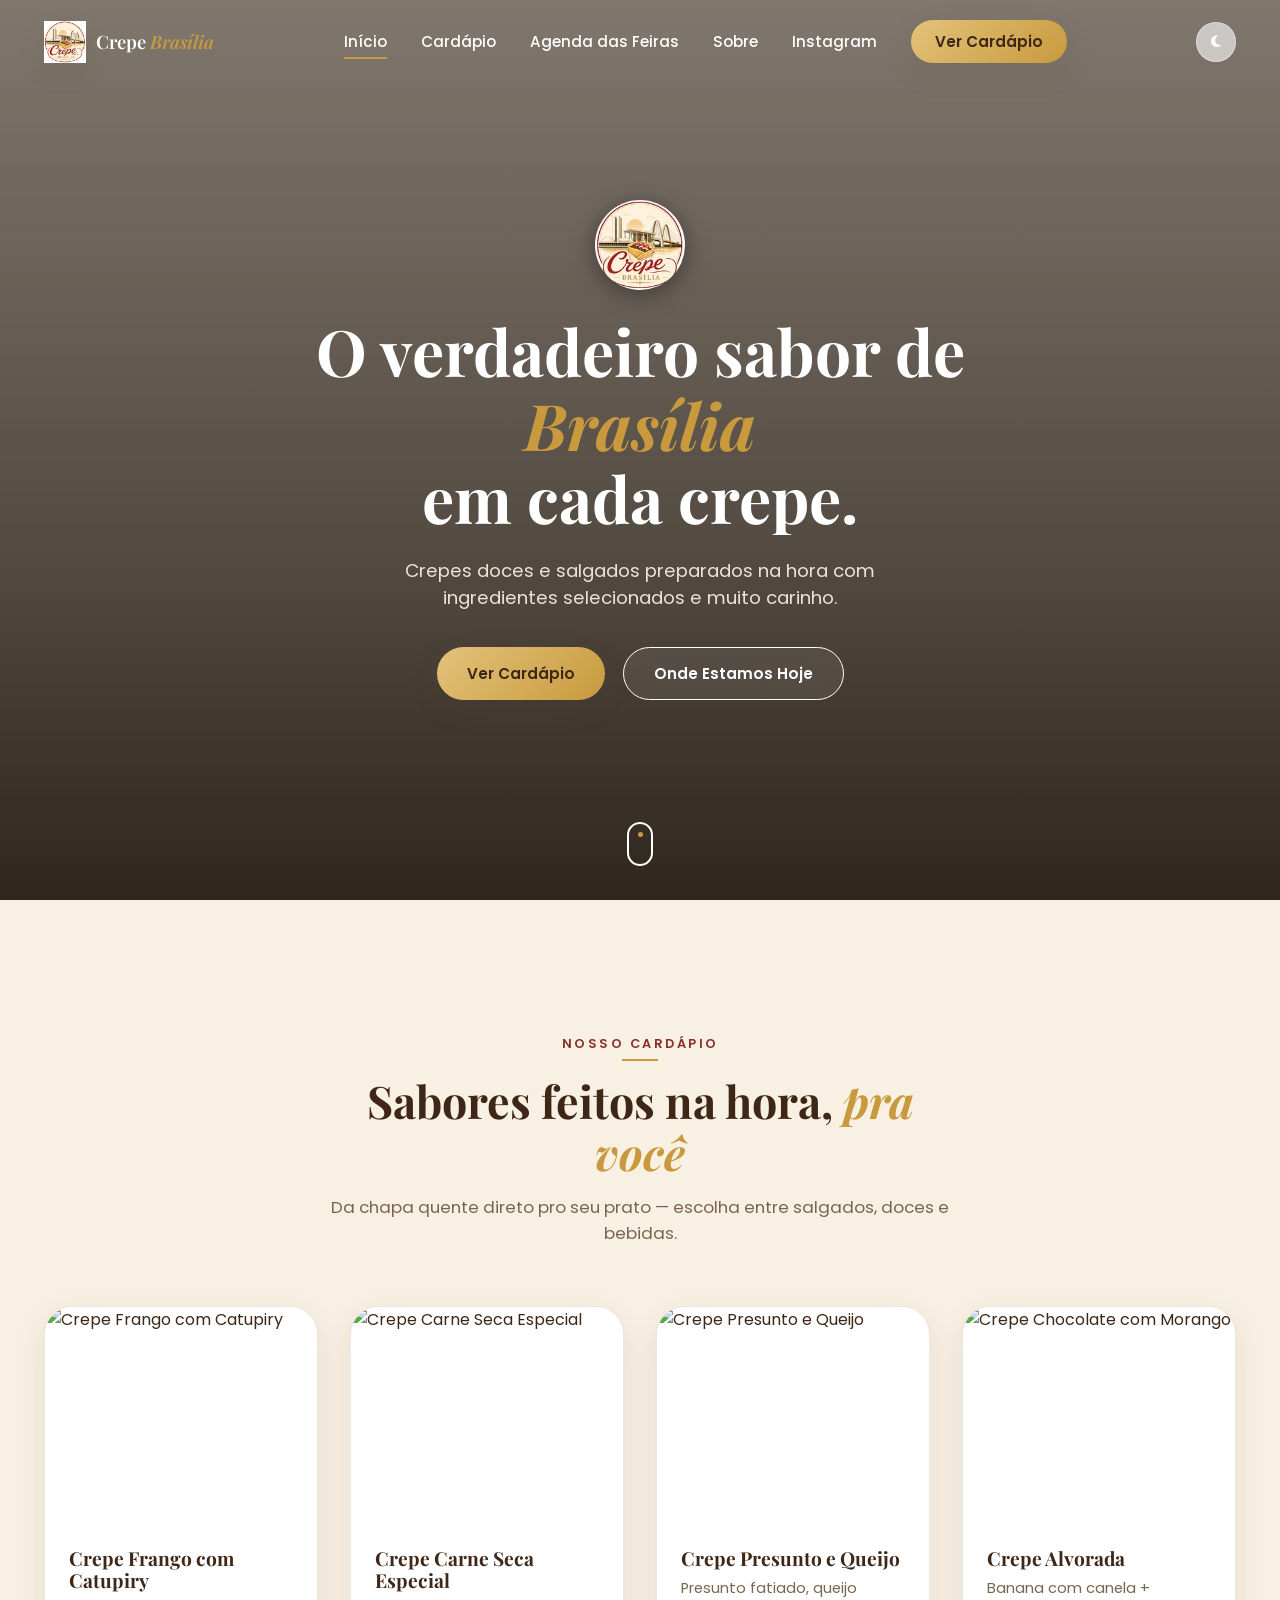
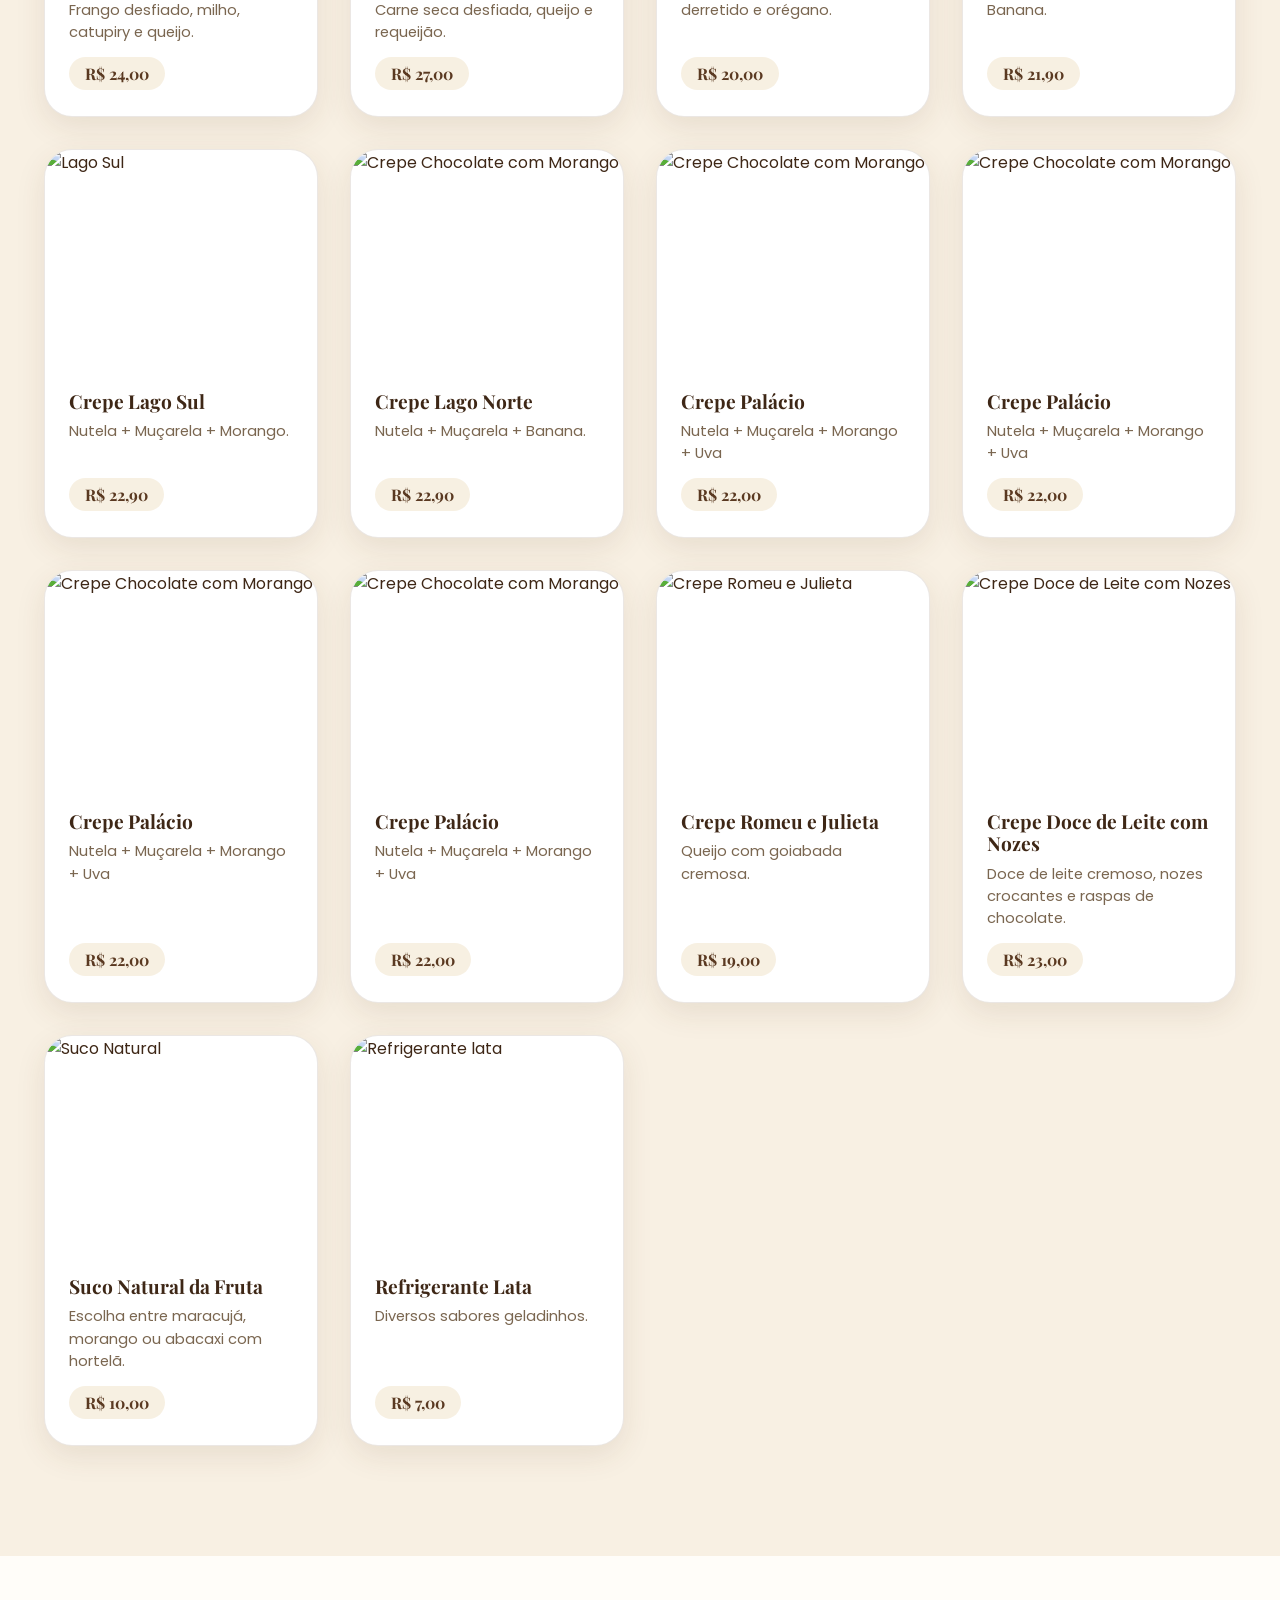
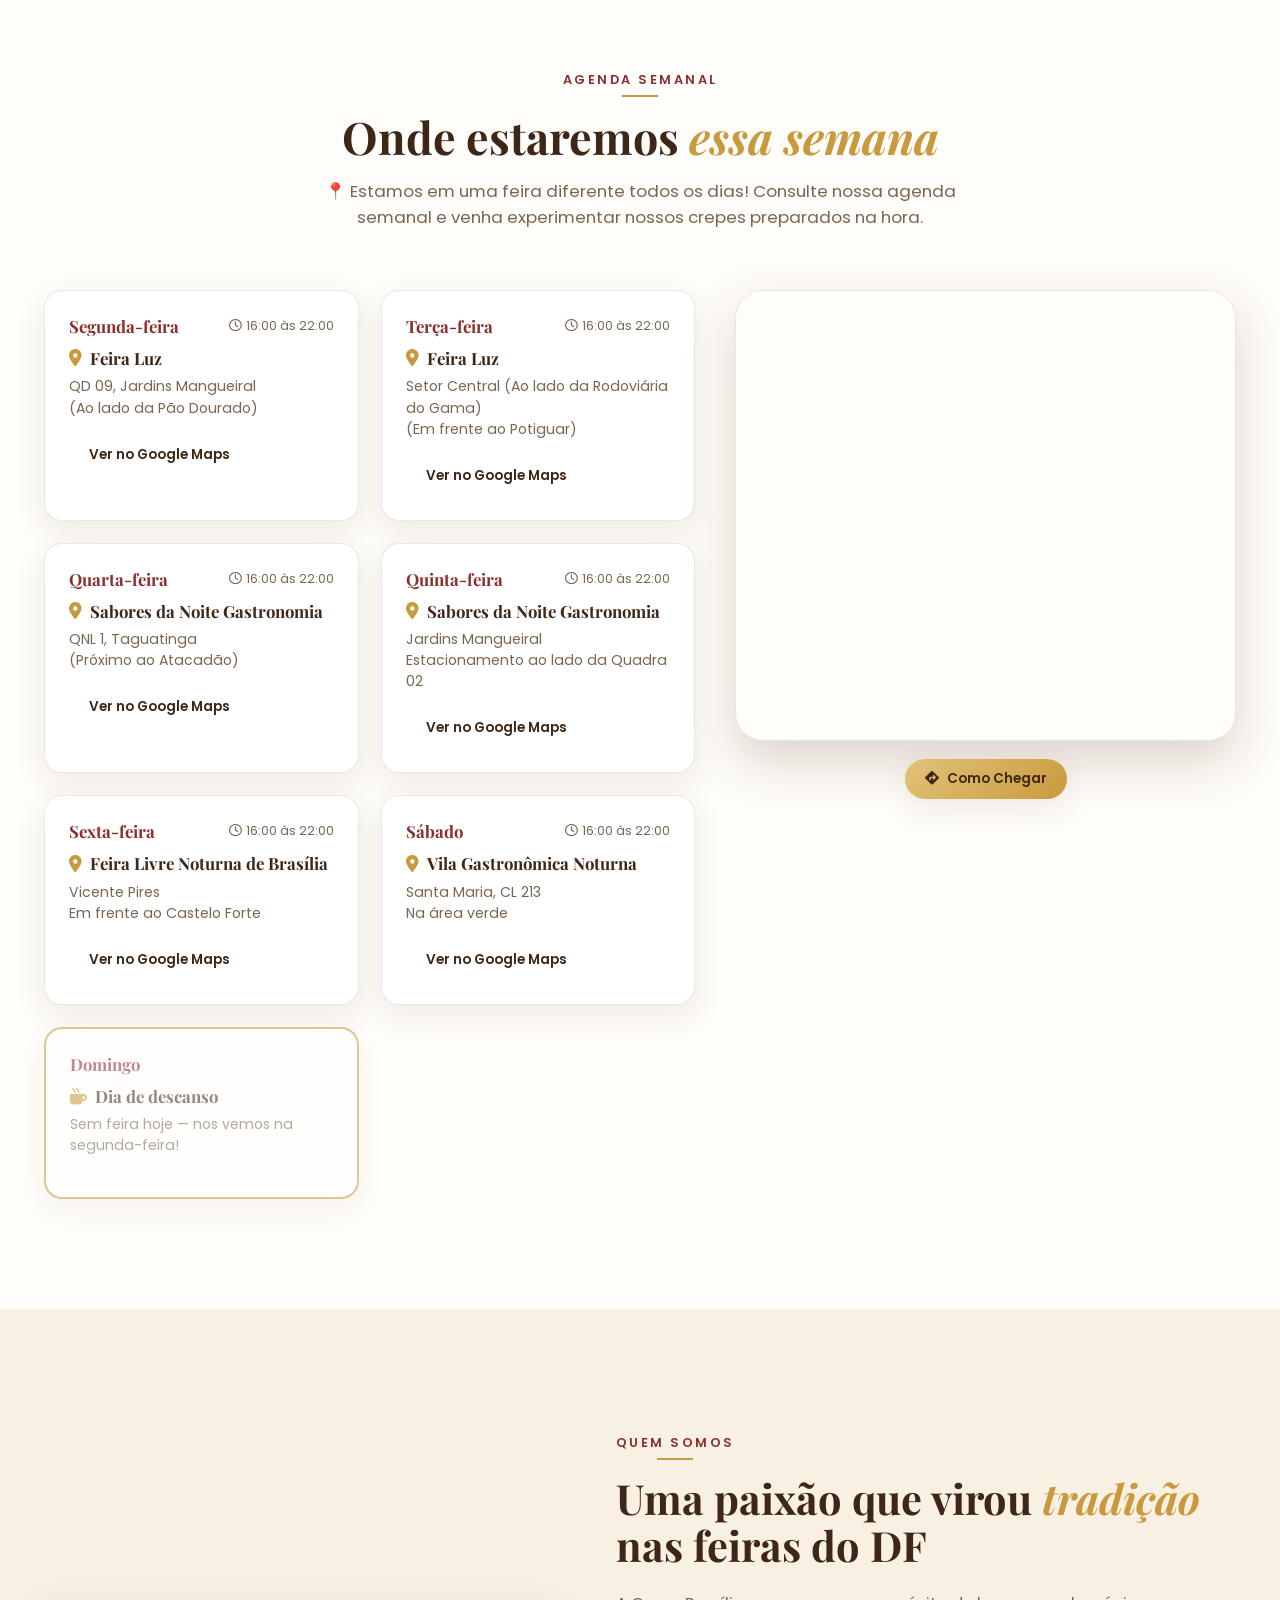
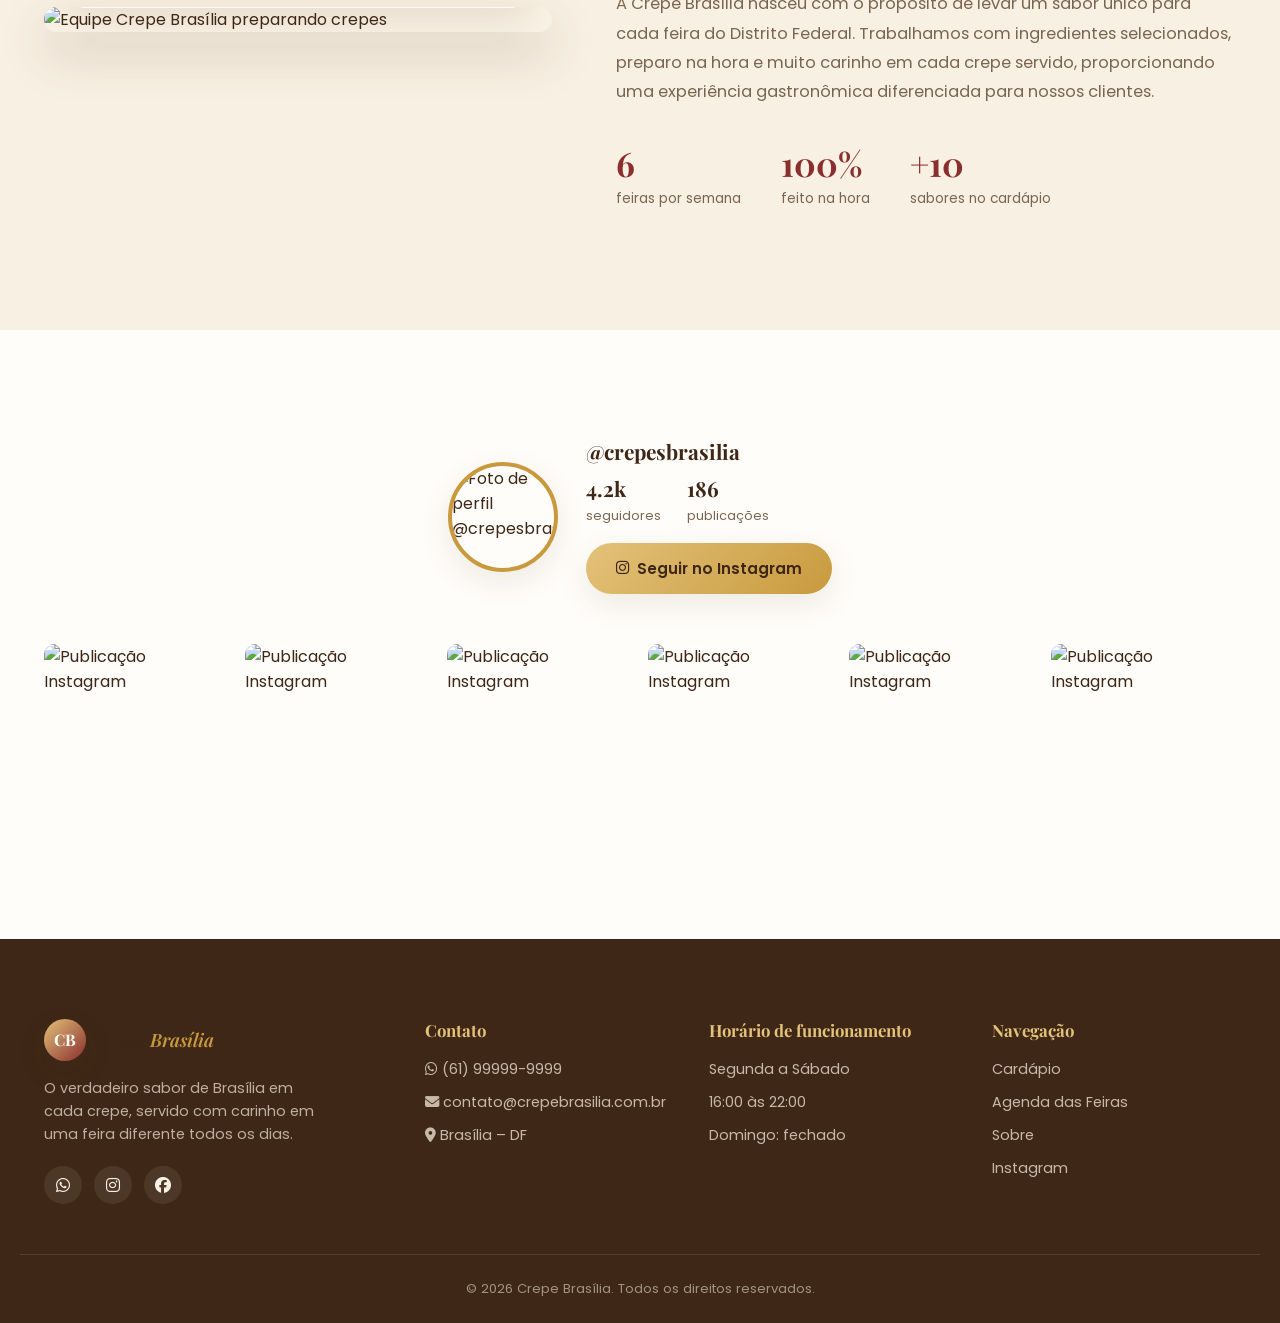
==== index.html @ 57c41d71 "Initial commit" ====
<!DOCTYPE html>
<html lang="pt-BR">
<head>
<meta charset="UTF-8">
<meta name="viewport" content="width=device-width, initial-scale=1.0">
<title>Crepe Brasília | Cardápio Digital</title>
<meta name="description" content="Crepe Brasília — crepes doces e salgados preparados na hora, todos os dias em uma feira diferente do DF. Confira o cardápio e a agenda semanal.">
<meta name="theme-color" content="#5A3921">

<!-- Google Fonts -->
<link rel="preconnect" href="https://fonts.googleapis.com">
<link rel="preconnect" href="https://fonts.gstatic.com" crossorigin>
<link href="https://fonts.googleapis.com/css2?family=Poppins:wght@300;400;500;600;700;800&family=Playfair+Display:ital,wght@0,500;0,600;0,700;0,800;1,500&display=swap" rel="stylesheet">

<!-- Font Awesome -->
<link rel="stylesheet" href="https://cdnjs.cloudflare.com/ajax/libs/font-awesome/6.5.1/css/all.min.css">

<!-- AOS -->
<link rel="stylesheet" href="https://cdnjs.cloudflare.com/ajax/libs/aos/2.3.4/aos.css">

<!-- Styles -->
<link rel="stylesheet" href="css/style.css">
<link rel="stylesheet" href="css/responsive.css">
</head>
<body>

<!-- ============ LOADING SCREEN ============ -->
<div id="loading-screen">
  <div class="loader-crepe">
    <div class="crepe-pan">
      <div class="crepe-disc"></div>
    </div>
  </div>
  <p class="loader-text">Crepe Brasília</p>
  <span class="loader-sub">preparando algo especial...</span>
</div>

<!-- ============ NAVBAR ============ -->
<header class="navbar" id="navbar">
  <div class="navbar-inner">
    <a href="#hero" class="nav-logo">
      <span class="logo-mark"><img src="img/Logo.jpg" alt=""></span>
      <span class="logo-text">Crepe <em>Brasília</em></span>
    </a>

    <nav class="nav-links" id="navLinks">
      <a href="#hero" class="nav-link active">Início</a>
      <a href="#cardapio" class="nav-link">Cardápio</a>
      <a href="#agenda" class="nav-link">Agenda das Feiras</a>
      <a href="#sobre" class="nav-link">Sobre</a>
      <a href="#instagram" class="nav-link">Instagram</a>
      <a href="#cardapio" class="btn btn-gold nav-cta">Ver Cardápio</a>
    </nav>

    <div class="nav-actions">
      <button id="themeToggle" class="icon-btn" aria-label="Alternar modo claro e escuro">
        <i class="fa-solid fa-moon"></i>
      </button>
      <button class="hamburger" id="hamburger" aria-label="Abrir menu">
        <span></span><span></span><span></span>
      </button>
    </div>
  </div>
</header>

<!-- ============ HERO ============ -->
<section id="hero" class="hero">
  <div class="hero-bg">
   <video autoplay muted loop playsinline>
    <source src="img/Sendo preparado.mp4" type="video/mp4">
   </video>
  </div>
  <canvas id="particles" class="hero-particles"></canvas>
  <div class="hero-overlay"></div>

  <div class="hero-content">
    <img src="img/Logo.jpg" alt="Logo Crepe Brasília" class="hero-logo" data-aos="fade-down" data-aos-delay="100">
    <h1 class="hero-title">
      <span class="line">O verdadeiro sabor de</span>
      <span class="line highlight">Brasília</span>
      <span class="line">em cada crepe.</span>
    </h1>
    <p class="hero-subtitle" data-aos="fade-up" data-aos-delay="300">
      Crepes doces e salgados preparados na hora com ingredientes selecionados e muito carinho.
    </p>
    <div class="hero-buttons" data-aos="fade-up" data-aos-delay="500">
      <a href="#cardapio" class="btn btn-gold">Ver Cardápio</a>
      <a href="#agenda" class="btn btn-outline">Onde Estamos Hoje</a>
    </div>
  </div>

  <a href="#cardapio" class="scroll-indicator" aria-label="Rolar para baixo">
    <span></span>
  </a>
</section>

<!-- ============ CARDÁPIO ============ -->
<section id="cardapio" class="menu-section">
  <div class="container">
    <div class="section-heading" data-aos="fade-up">
      <span class="eyebrow">Nosso cardápio</span>
      <h2>Sabores feitos na hora, <span class="text-gold">pra você</span></h2>
      <p>Da chapa quente direto pro seu prato — escolha entre salgados, doces e bebidas.</p>
    </div>


    <div class="menu-grid" id="menuGrid">

      <article class="menu-card" data-category="salgado" data-aos="fade-up">
        <div class="menu-card-img">
          <img src="https://placehold.co/500x400/5A3921/F8F0E3?text=Frango+%26+Catupiry" alt="Crepe Frango com Catupiry" loading="lazy">
        </div>
        <div class="menu-card-body">
          <h3>Crepe Frango com Catupiry</h3>
          <p>Frango desfiado, milho, catupiry e queijo.</p>
          <span class="price">R$ 24,00</span>
        </div>
      </article>

      <article class="menu-card" data-category="salgado" data-aos="fade-up" data-aos-delay="80">
        <div class="menu-card-img">
          <img src="https://placehold.co/500x400/5A3921/F8F0E3?text=Carne+Seca+Especial" alt="Crepe Carne Seca Especial" loading="lazy">
        </div>
        <div class="menu-card-body">
          <h3>Crepe Carne Seca Especial</h3>
          <p>Carne seca desfiada, queijo e requeijão.</p>
          <span class="price">R$ 27,00</span>
        </div>
      </article>

      <article class="menu-card" data-category="salgado" data-aos="fade-up" data-aos-delay="160">
        <div class="menu-card-img">
          <img src="https://placehold.co/500x400/5A3921/F8F0E3?text=Presunto+%26+Queijo" alt="Crepe Presunto e Queijo" loading="lazy">
        </div>
        <div class="menu-card-body">
          <h3>Crepe Presunto e Queijo</h3>
          <p>Presunto fatiado, queijo derretido e orégano.</p>
          <span class="price">R$ 20,00</span>
        </div>
      </article>

      <article class="menu-card" data-category="doce" data-aos="fade-up">
        <div class="menu-card-img">
          <img src="https://placehold.co/500x400/8A2E2E/F8F0E3?text=Chocolate+%26+Morango" alt="Crepe Chocolate com Morango" loading="lazy">
        </div>
        <div class="menu-card-body">
          <h3>Crepe Alvorada</h3>
          <p>Banana com canela + Banana.</p>
          <span class="price">R$ 21,90</span>
        </div>
      </article>

      
      <article class="menu-card" data-category="doce" data-aos="fade-up">
        <div class="menu-card-img">
          <img src="https://placehold.co/500x400/8A2E2E/F8F0E3?text=Lago+Sul" alt="Lago Sul" loading="lazy">
        </div>
        <div class="menu-card-body">
          <h3>Crepe Lago Sul</h3>
          <p>Nutela + Muçarela + Morango.</p>
          <span class="price">R$ 22,90</span>
        </div>
      </article>

      
      <article class="menu-card" data-category="doce" data-aos="fade-up">
        <div class="menu-card-img">
          <img src="https://placehold.co/500x400/8A2E2E/F8F0E3?text=Chocolate+%26+Morango" alt="Crepe Chocolate com Morango" loading="lazy">
        </div>
        <div class="menu-card-body">
          <h3>Crepe Lago Norte</h3>
          <p>Nutela + Muçarela + Banana.</p>
          <span class="price">R$ 22,90</span>
        </div>
      </article>

      
      <article class="menu-card" data-category="doce" data-aos="fade-up">
        <div class="menu-card-img">
          <img src="https://placehold.co/500x400/8A2E2E/F8F0E3?text=Chocolate+%26+Morango" alt="Crepe Chocolate com Morango" loading="lazy">
        </div>
        <div class="menu-card-body">
          <h3>Crepe Palácio</h3>
          <p>Nutela + Muçarela + Morango + Uva</p>
          <span class="price">R$ 22,00</span>
        </div>
      </article>

       <article class="menu-card" data-category="doce" data-aos="fade-up">
        <div class="menu-card-img">
          <img src="https://placehold.co/500x400/8A2E2E/F8F0E3?text=Chocolate+%26+Morango" alt="Crepe Chocolate com Morango" loading="lazy">
        </div>
        <div class="menu-card-body">
          <h3>Crepe Palácio</h3>
          <p>Nutela + Muçarela + Morango + Uva</p>
          <span class="price">R$ 22,00</span>
        </div>
      </article>

       <article class="menu-card" data-category="doce" data-aos="fade-up">
        <div class="menu-card-img">
          <img src="https://placehold.co/500x400/8A2E2E/F8F0E3?text=Chocolate+%26+Morango" alt="Crepe Chocolate com Morango" loading="lazy">
        </div>
        <div class="menu-card-body">
          <h3>Crepe Palácio</h3>
          <p>Nutela + Muçarela + Morango + Uva</p>
          <span class="price">R$ 22,00</span>
        </div>
      </article>

       <article class="menu-card" data-category="doce" data-aos="fade-up">
        <div class="menu-card-img">
          <img src="https://placehold.co/500x400/8A2E2E/F8F0E3?text=Chocolate+%26+Morango" alt="Crepe Chocolate com Morango" loading="lazy">
        </div>
        <div class="menu-card-body">
          <h3>Crepe Palácio</h3>
          <p>Nutela + Muçarela + Morango + Uva</p>
          <span class="price">R$ 22,00</span>
        </div>
      </article>

      <article class="menu-card" data-category="doce" data-aos="fade-up" data-aos-delay="80">
        <div class="menu-card-img">
          <img src="https://placehold.co/500x400/8A2E2E/F8F0E3?text=Romeu+%26+Julieta" alt="Crepe Romeu e Julieta" loading="lazy">
        </div>
        <div class="menu-card-body">
          <h3>Crepe Romeu e Julieta</h3>
          <p>Queijo com goiabada cremosa.</p>
          <span class="price">R$ 19,00</span>
        </div>
      </article>

      <article class="menu-card" data-category="doce" data-aos="fade-up" data-aos-delay="160">
        <div class="menu-card-img">
          <img src="https://placehold.co/500x400/8A2E2E/F8F0E3?text=Doce+de+Leite" alt="Crepe Doce de Leite com Nozes" loading="lazy">
        </div>
        <div class="menu-card-body">
          <h3>Crepe Doce de Leite com Nozes</h3>
          <p>Doce de leite cremoso, nozes crocantes e raspas de chocolate.</p>
          <span class="price">R$ 23,00</span>
        </div>
      </article>

      <article class="menu-card" data-category="bebida" data-aos="fade-up">
        <div class="menu-card-img">
          <img src="https://placehold.co/500x400/C89A3D/5A3921?text=Suco+Natural" alt="Suco Natural" loading="lazy">
        </div>
        <div class="menu-card-body">
          <h3>Suco Natural da Fruta</h3>
          <p>Escolha entre maracujá, morango ou abacaxi com hortelã.</p>
          <span class="price">R$ 10,00</span>
        </div>
      </article>

      <article class="menu-card" data-category="bebida" data-aos="fade-up" data-aos-delay="80">
        <div class="menu-card-img">
          <img src="https://placehold.co/500x400/C89A3D/5A3921?text=Refrigerante" alt="Refrigerante lata" loading="lazy">
        </div>
        <div class="menu-card-body">
          <h3>Refrigerante Lata</h3>
          <p>Diversos sabores geladinhos.</p>
          <span class="price">R$ 7,00</span>
        </div>
      </article>

    </div>
  </div>
</section>

<!-- ============ AGENDA DAS FEIRAS ============ -->
<section id="agenda" class="agenda-section">
  <div class="container">
    <div class="section-heading" data-aos="fade-up">
      <span class="eyebrow">Agenda semanal</span>
      <h2>Onde estaremos <span class="text-gold">essa semana</span></h2>
      <p>📍 Estamos em uma feira diferente todos os dias! Consulte nossa agenda semanal e venha experimentar nossos crepes preparados na hora.</p>
    </div>

    <div class="agenda-layout">

      <div class="agenda-cards" id="agendaCards">

        <div class="agenda-card" data-day="1" data-map="Feira Luz, QD 09, Jardins Mangueiral, Brasília" data-aos="fade-up">
          <span class="today-badge">Hoje</span>
          <div class="agenda-card-top">
            <span class="agenda-day">Segunda-feira</span>
            <span class="agenda-time"><i class="fa-regular fa-clock"></i> 16:00 às 22:00</span>
          </div>
          <h3><i class="fa-solid fa-location-dot"></i> Feira Luz</h3>
          <p class="agenda-address">QD 09, Jardins Mangueiral<br>(Ao lado da Pão Dourado)</p>
          <a href="#" class="btn btn-map" data-map-link="">Ver no Google Maps</a>
        </div>

        <div class="agenda-card" data-day="2" data-map="Feira Luz, Setor Central, Gama, Brasília" data-aos="fade-up" data-aos-delay="60">
          <span class="today-badge">Hoje</span>
          <div class="agenda-card-top">
            <span class="agenda-day">Terça-feira</span>
            <span class="agenda-time"><i class="fa-regular fa-clock"></i> 16:00 às 22:00</span>
          </div>
          <h3><i class="fa-solid fa-location-dot"></i> Feira Luz</h3>
          <p class="agenda-address">Setor Central (Ao lado da Rodoviária do Gama)<br>(Em frente ao Potiguar)</p>
          <a href="#" class="btn btn-map" data-map-link="">Ver no Google Maps</a>
        </div>

        <div class="agenda-card" data-day="3" data-map="Sabores da Noite Gastronomia, QNL 1, Taguatinga, Brasília" data-aos="fade-up" data-aos-delay="120">
          <span class="today-badge">Hoje</span>
          <div class="agenda-card-top">
            <span class="agenda-day">Quarta-feira</span>
            <span class="agenda-time"><i class="fa-regular fa-clock"></i> 16:00 às 22:00</span>
          </div>
          <h3><i class="fa-solid fa-location-dot"></i> Sabores da Noite Gastronomia</h3>
          <p class="agenda-address">QNL 1, Taguatinga<br>(Próximo ao Atacadão)</p>
          <a href="#" class="btn btn-map" data-map-link="">Ver no Google Maps</a>
        </div>

        <div class="agenda-card" data-day="4" data-map="Sabores da Noite Gastronomia, Jardins Mangueiral, Brasília" data-aos="fade-up">
          <span class="today-badge">Hoje</span>
          <div class="agenda-card-top">
            <span class="agenda-day">Quinta-feira</span>
            <span class="agenda-time"><i class="fa-regular fa-clock"></i> 16:00 às 22:00</span>
          </div>
          <h3><i class="fa-solid fa-location-dot"></i> Sabores da Noite Gastronomia</h3>
          <p class="agenda-address">Jardins Mangueiral<br>Estacionamento ao lado da Quadra 02</p>
          <a href="#" class="btn btn-map" data-map-link="">Ver no Google Maps</a>
        </div>

        <div class="agenda-card" data-day="5" data-map="Feira Livre Noturna de Brasília, Vicente Pires, Brasília" data-aos="fade-up" data-aos-delay="60">
          <span class="today-badge">Hoje</span>
          <div class="agenda-card-top">
            <span class="agenda-day">Sexta-feira</span>
            <span class="agenda-time"><i class="fa-regular fa-clock"></i> 16:00 às 22:00</span>
          </div>
          <h3><i class="fa-solid fa-location-dot"></i> Feira Livre Noturna de Brasília</h3>
          <p class="agenda-address">Vicente Pires<br>Em frente ao Castelo Forte</p>
          <a href="#" class="btn btn-map" data-map-link="">Ver no Google Maps</a>
        </div>

        <div class="agenda-card" data-day="6" data-map="Vila Gastronomica Noturna, CL 213, Santa Maria, Brasília" data-aos="fade-up" data-aos-delay="120">
          <span class="today-badge">Hoje</span>
          <div class="agenda-card-top">
            <span class="agenda-day">Sábado</span>
            <span class="agenda-time"><i class="fa-regular fa-clock"></i> 16:00 às 22:00</span>
          </div>
          <h3><i class="fa-solid fa-location-dot"></i> Vila Gastronômica Noturna</h3>
          <p class="agenda-address">Santa Maria, CL 213<br>Na área verde</p>
          <a href="#" class="btn btn-map" data-map-link="">Ver no Google Maps</a>
        </div>

        <div class="agenda-card agenda-card-off" data-day="0" data-aos="fade-up">
          <div class="agenda-card-top">
            <span class="agenda-day">Domingo</span>
          </div>
          <h3><i class="fa-solid fa-mug-hot"></i> Dia de descanso</h3>
          <p class="agenda-address">Sem feira hoje — nos vemos na segunda-feira!</p>
        </div>

      </div>

      <div class="agenda-map" data-aos="fade-left">
        <div class="map-frame">
          <iframe id="mapFrame"
            src="https://www.google.com/maps?q=Feira+Luz,+Jardins+Mangueiral,+Brasília&output=embed"
            width="100%" height="100%" style="border:0;" allowfullscreen="" loading="lazy"
            referrerpolicy="no-referrer-when-downgrade" title="Localização da feira selecionada">
          </iframe>
        </div>
        <a href="https://www.google.com/maps" target="_blank" rel="noopener" class="btn btn-gold btn-directions">
          <i class="fa-solid fa-diamond-turn-right"></i> Como Chegar
        </a>
      </div>

    </div>
  </div>
</section>

<!-- ============ SOBRE ============ -->
<section id="sobre" class="about-section">
  <div class="container about-grid">
    <div class="about-image" data-aos="fade-right">
      <img src="https://placehold.co/700x800/5A3921/F8F0E3?text=Equipe+Crepe+Brasília" alt="Equipe Crepe Brasília preparando crepes" loading="lazy">
      <div class="about-badge">
        <i class="fa-solid fa-heart"></i>
        <span>Feito com carinho, todos os dias</span>
      </div>
    </div>
    <div class="about-content" data-aos="fade-left">
      <span class="eyebrow">Quem somos</span>
      <h2>Uma paixão que virou <span class="text-gold">tradição</span> nas feiras do DF</h2>
      <p>A Crepe Brasília nasceu com o propósito de levar um sabor único para cada feira do Distrito Federal. Trabalhamos com ingredientes selecionados, preparo na hora e muito carinho em cada crepe servido, proporcionando uma experiência gastronômica diferenciada para nossos clientes.</p>
      <div class="about-stats">
        <div class="stat">
          <strong>6</strong>
          <span>feiras por semana</span>
        </div>
        <div class="stat">
          <strong>100%</strong>
          <span>feito na hora</span>
        </div>
        <div class="stat">
          <strong>+10</strong>
          <span>sabores no cardápio</span>
        </div>
      </div>
    </div>
  </div>
</section>

<!-- ============ INSTAGRAM ============ -->
<section id="instagram" class="instagram-section">
  <div class="container">
    <div class="insta-profile" data-aos="fade-up">
      <img src="https://placehold.co/160x160/C89A3D/5A3921?text=CB" alt="Foto de perfil @crepesbrasilia" class="insta-avatar">
      <div class="insta-info">
        <h3>@crepesbrasilia</h3>
        <div class="insta-stats">
          <div><strong id="followerCount">4.2k</strong><span>seguidores</span></div>
          <div><strong id="postCount">186</strong><span>publicações</span></div>
        </div>
        <a href="https://instagram.com/crepesbrasilia" target="_blank" rel="noopener" class="btn btn-gold">
          <i class="fa-brands fa-instagram"></i> Seguir no Instagram
        </a>
      </div>
    </div>

    <div class="insta-grid" id="instaGrid" data-aos="fade-up" data-aos-delay="100">
      <a href="#" class="insta-post"><img src="https://placehold.co/400x400/5A3921/F8F0E3?text=%40crepesbrasilia" alt="Publicação Instagram"><span class="insta-overlay"><i class="fa-solid fa-heart"></i></span></a>
      <a href="#" class="insta-post"><img src="https://placehold.co/400x400/8A2E2E/F8F0E3?text=%40crepesbrasilia" alt="Publicação Instagram"><span class="insta-overlay"><i class="fa-solid fa-heart"></i></span></a>
      <a href="#" class="insta-post"><img src="https://placehold.co/400x400/C89A3D/5A3921?text=%40crepesbrasilia" alt="Publicação Instagram"><span class="insta-overlay"><i class="fa-solid fa-heart"></i></span></a>
      <a href="#" class="insta-post"><img src="https://placehold.co/400x400/5A3921/F8F0E3?text=%40crepesbrasilia" alt="Publicação Instagram"><span class="insta-overlay"><i class="fa-solid fa-heart"></i></span></a>
      <a href="#" class="insta-post"><img src="https://placehold.co/400x400/8A2E2E/F8F0E3?text=%40crepesbrasilia" alt="Publicação Instagram"><span class="insta-overlay"><i class="fa-solid fa-heart"></i></span></a>
      <a href="#" class="insta-post"><img src="https://placehold.co/400x400/C89A3D/5A3921?text=%40crepesbrasilia" alt="Publicação Instagram"><span class="insta-overlay"><i class="fa-solid fa-heart"></i></span></a>
    </div>
  </div>
</section>

<!-- ============ RODAPÉ ============ -->
<footer class="footer">
  <div class="container footer-grid">
    <div class="footer-brand">
      <a href="#hero" class="nav-logo">
        <span class="logo-mark">CB</span>
        <span class="logo-text">Crepe <em>Brasília</em></span>
      </a>
      <p>O verdadeiro sabor de Brasília em cada crepe, servido com carinho em uma feira diferente todos os dias.</p>
      <div class="footer-socials">
        <a href="https://wa.me/5561999999999" target="_blank" rel="noopener" aria-label="WhatsApp"><i class="fa-brands fa-whatsapp"></i></a>
        <a href="https://instagram.com/crepesbrasilia" target="_blank" rel="noopener" aria-label="Instagram"><i class="fa-brands fa-instagram"></i></a>
        <a href="#" aria-label="Facebook"><i class="fa-brands fa-facebook"></i></a>
      </div>
    </div>

    <div class="footer-col">
      <h4>Contato</h4>
      <p><i class="fa-brands fa-whatsapp"></i> (61) 99999-9999</p>
      <p><i class="fa-solid fa-envelope"></i> contato@crepebrasilia.com.br</p>
      <p><i class="fa-solid fa-location-dot"></i> Brasília – DF</p>
    </div>

    <div class="footer-col">
      <h4>Horário de funcionamento</h4>
      <p>Segunda a Sábado</p>
      <p>16:00 às 22:00</p>
      <p>Domingo: fechado</p>
    </div>

    <div class="footer-col">
      <h4>Navegação</h4>
      <a href="#cardapio">Cardápio</a>
      <a href="#agenda">Agenda das Feiras</a>
      <a href="#sobre">Sobre</a>
      <a href="#instagram">Instagram</a>
    </div>
  </div>

  <div class="footer-bottom">
    <p>&copy; <span id="year"></span> Crepe Brasília. Todos os direitos reservados.</p>
  </div>
</footer>

<button id="backToTop" class="back-to-top" aria-label="Voltar ao topo">
  <i class="fa-solid fa-arrow-up"></i>
</button>

<!-- Scripts -->
<script src="https://cdnjs.cloudflare.com/ajax/libs/gsap/3.12.5/gsap.min.js"></script>
<script src="https://cdnjs.cloudflare.com/ajax/libs/gsap/3.12.5/ScrollTrigger.min.js"></script>
<script src="https://cdnjs.cloudflare.com/ajax/libs/aos/2.3.4/aos.js"></script>
<script src="js/script.js"></script>
<script src="js/animations.js"></script>
</body>
</html>
---- css/style.css ----
/* =========================================================
   CREPE BRASÍLIA — style.css
   Cardápio digital, sem carrinho/compra.
   Paleta: Creme #F8F0E3 | Marrom #5A3921 | Dourado #C89A3D
           Vinho #8A2E2E | Branco #FFFFFF
========================================================= */

:root{
  /* ---- Cores da marca ---- */
  --creme: #F8F0E3;
  --marrom: #5A3921;
  --marrom-escuro: #3E2716;
  --dourado: #C89A3D;
  --dourado-claro: #E3C27A;
  --vinho: #8A2E2E;
  --branco: #FFFFFF;

  /* ---- Papéis semânticos (modo claro) ---- */
  --bg: var(--creme);
  --bg-alt: #FFFDF9;
  --text: var(--marrom-escuro);
  --text-soft: #7A6650;
  --surface: rgba(255,255,255,0.6);
  --surface-solid: var(--branco);
  --border: rgba(90,57,33,0.12);

  /* ---- Tipografia ---- */
  --font-display: 'Playfair Display', serif;
  --font-body: 'Poppins', sans-serif;

  /* ---- Camadas/Efeitos ---- */
  --radius-sm: 10px;
  --radius-md: 18px;
  --radius-lg: 28px;
  --shadow-soft: 0 10px 30px rgba(90,57,33,0.10);
  --shadow-strong: 0 20px 50px rgba(90,57,33,0.22);
  --blur: blur(16px);
  --transition: 0.4s cubic-bezier(.22,.9,.32,1);
}

[data-theme="dark"]{
  --bg: #1D140D;
  --bg-alt: #241A11;
  --text: #F5EADA;
  --text-soft: #C9B49B;
  --surface: rgba(255,255,255,0.06);
  --surface-solid: #2A1F15;
  --border: rgba(255,255,255,0.08);
}

*,*::before,*::after{ margin:0; padding:0; box-sizing:border-box; }

html{ scroll-behavior:smooth; }

body{
  font-family: var(--font-body);
  background: var(--bg);
  color: var(--text);
  overflow-x:hidden;
  transition: background var(--transition), color var(--transition);
}

img{ max-width:100%; display:block; }
a{ text-decoration:none; color:inherit; }
ul{ list-style:none; }
button{ font-family:inherit; cursor:pointer; border:none; background:none; }

.container{
  width:100%;
  max-width:1240px;
  margin:0 auto;
  padding:0 24px;
}

.text-gold{ color: var(--dourado); font-style:italic; font-family:var(--font-display); }

h1,h2,h3{
  font-family: var(--font-display);
  font-weight:700;
  line-height:1.15;
  color: var(--text);
}

.section-heading{
  max-width:640px;
  margin:0 auto 60px;
  text-align:center;
}
.section-heading h2{ font-size: clamp(2rem, 4vw, 2.8rem); margin:14px 0 16px; }
.section-heading p{ color:var(--text-soft); font-size:1.05rem; }

.eyebrow{
  display:inline-block;
  font-size:0.8rem;
  letter-spacing:2.5px;
  text-transform:uppercase;
  color: var(--vinho);
  font-weight:600;
  position:relative;
  padding-bottom:8px;
}
.eyebrow::after{
  content:'';
  position:absolute; left:50%; bottom:0;
  transform:translateX(-50%);
  width:36px; height:2px;
  background: var(--dourado);
}

/* ============ BUTTONS ============ */
.btn{
  display:inline-flex;
  align-items:center;
  gap:8px;
  padding:14px 30px;
  border-radius: 50px;
  font-weight:600;
  font-size:0.95rem;
  transition: transform var(--transition), box-shadow var(--transition), background var(--transition);
  white-space:nowrap;
}
.btn-gold{
  background: linear-gradient(135deg, var(--dourado-claro), var(--dourado));
  color: var(--marrom-escuro);
  box-shadow: var(--shadow-soft);
}
.btn-gold:hover{
  transform: translateY(-3px) scale(1.02);
  box-shadow: 0 16px 34px rgba(200,154,61,0.4);
}
.btn-outline{
  background: rgba(255,255,255,0.08);
  border: 1.5px solid var(--branco);
  color: var(--branco);
  backdrop-filter: var(--blur);
}
.btn-outline:hover{
  background: var(--branco);
  color: var(--marrom-escuro);
  transform: translateY(-3px);
}
.btn-map, .btn-directions{
  font-size:0.85rem;
  padding:10px 20px;
}

/* ============ LOADING SCREEN ============ */
#loading-screen{
  position:fixed; inset:0;
  background: var(--marrom-escuro);
  display:flex; flex-direction:column;
  align-items:center; justify-content:center;
  gap:18px;
  z-index:9999;
  transition: opacity 0.8s ease, visibility 0.8s ease;
}
#loading-screen.hidden{ opacity:0; visibility:hidden; pointer-events:none; }

.loader-crepe{ width:110px; height:110px; position:relative; }
.crepe-pan{
  width:100%; height:100%;
  border-radius:50%;
  border:4px solid var(--dourado);
  display:flex; align-items:center; justify-content:center;
  animation: pan-tilt 1.6s ease-in-out infinite;
}
.crepe-disc{
  width:70%; height:70%;
  border-radius:50%;
  background: radial-gradient(circle at 35% 30%, var(--dourado-claro), var(--dourado) 60%, #a67a2c 100%);
  animation: flip 1.6s ease-in-out infinite;
}
@keyframes pan-tilt{
  0%,100%{ transform: rotate(0deg); }
  50%{ transform: rotate(8deg); }
}
@keyframes flip{
  0%,100%{ transform: scale(1) rotate(0deg); }
  50%{ transform: scale(0.82) rotate(180deg); }
}
.loader-text{
  font-family: var(--font-display);
  color: var(--creme);
  font-size:1.4rem;
  letter-spacing:1px;
}
.loader-sub{ color: var(--dourado-claro); font-size:0.85rem; letter-spacing:1px; }

/* ============ NAVBAR ============ */
.navbar{
  position:fixed; top:0; left:0; width:100%;
  z-index:1000;
  padding:20px 0;
  transition: all var(--transition);
}
.navbar.scrolled{
  padding:12px 0;
  background: rgba(248,240,227,0.75);
  backdrop-filter: var(--blur);
  -webkit-backdrop-filter: var(--blur);
  box-shadow: var(--shadow-soft);
}
[data-theme="dark"] .navbar.scrolled{ background: rgba(29,20,13,0.8); }

.navbar-inner{
  max-width:1240px; margin:0 auto; padding:0 24px;
  display:flex; align-items:center; justify-content:space-between;
}
.nav-logo{ display:flex; align-items:center; gap:10px; }
.logo-mark{
  width:42px; height:42px; border-radius:50%;
  background: linear-gradient(135deg, var(--dourado-claro), var(--vinho));
  color:var(--branco); display:flex; align-items:center; justify-content:center;
  font-family:var(--font-display); font-weight:700;
  box-shadow: var(--shadow-soft);
}
.navbar:not(.scrolled) .logo-text,
.navbar:not(.scrolled) .nav-link:not(.nav-cta){ color:var(--branco); }
.logo-text{ font-family:var(--font-display); font-weight:600; font-size:1.15rem; color:var(--text); transition:color var(--transition);}
.logo-text em{ color:var(--dourado); font-style:italic; }

.nav-links{ display:flex; align-items:center; gap:34px; }
.nav-link{
  font-size:0.95rem; font-weight:500; color:var(--text);
  position:relative; transition: color var(--transition);
}
.nav-link::after{
  content:''; position:absolute; left:0; bottom:-6px;
  width:0; height:2px; background:var(--dourado);
  transition: width var(--transition);
}
.nav-link:hover::after, .nav-link.active::after{ width:100%; }
.nav-link.active{ color:var(--dourado); }
.nav-cta{ padding:10px 24px; }

.nav-actions{ display:flex; align-items:center; gap:14px; }
.icon-btn{
  width:40px; height:40px; border-radius:50%;
  display:flex; align-items:center; justify-content:center;
  background: var(--surface); color:var(--text);
  border:1px solid var(--border);
  transition: all var(--transition);
}
.navbar:not(.scrolled) .icon-btn{ color:var(--branco); border-color:rgba(255,255,255,0.4); }
.icon-btn:hover{ background:var(--dourado); color:var(--marrom-escuro); transform:rotate(20deg); }

.hamburger{ display:none; flex-direction:column; gap:5px; width:30px; }
.hamburger span{ height:2px; width:100%; background:var(--text); transition: all var(--transition); }
.navbar:not(.scrolled) .hamburger span{ background:var(--branco); }

/* ============ HERO ============ */
.hero{
  position:relative;
  height:100vh; min-height:640px;
  display:flex; align-items:center; justify-content:center;
  overflow:hidden;
  text-align:center;
}
.hero-bg{ position:absolute; inset:0; z-index:1; }
.hero-bg img{ width:100%; height:100%; object-fit:cover; transform:scale(1.1); }
.hero-overlay{
  position:absolute; inset:0; z-index:2;
  background: linear-gradient(180deg, rgba(29,20,13,0.55) 0%, rgba(29,20,13,0.75) 60%, rgba(29,20,13,0.92) 100%);
}
.hero-particles{ position:absolute; inset:0; z-index:3; pointer-events:none; }

.hero-content{ position:relative; z-index:4; max-width:760px; padding:0 24px; }
.hero-logo{ width:90px; margin:0 auto 24px; filter:drop-shadow(0 4px 12px rgba(0,0,0,0.4)); border-radius: 50%; }
.hero-title{
  color:var(--branco);
  font-size: clamp(2.2rem, 6vw, 4rem);
  overflow:hidden;
}
.hero-title .line{ display:block; overflow:hidden; }
.hero-title .highlight{ color:var(--dourado); font-style:italic; }
.hero-subtitle{
  color: var(--creme);
  font-size:1.15rem;
  max-width:520px;
  margin:22px auto 36px;
  opacity:0.92;
}
.hero-buttons{ display:flex; gap:18px; justify-content:center; flex-wrap:wrap; }

.scroll-indicator{
  position:absolute; bottom:34px; left:50%; transform:translateX(-50%);
  z-index:4; width:26px; height:44px; border:2px solid var(--branco);
  border-radius:20px; display:flex; justify-content:center; padding-top:8px;
}
.scroll-indicator span{
  width:5px; height:5px; border-radius:50%; background:var(--dourado);
  animation: scrollDot 1.6s infinite;
}
@keyframes scrollDot{
  0%{ transform:translateY(0); opacity:1; }
  100%{ transform:translateY(18px); opacity:0; }
}

/* ============ MENU / CARDÁPIO ============ */
.menu-section{ padding:130px 0 110px; background:var(--bg); }

.menu-filters{
  display:flex; justify-content:center; gap:14px; flex-wrap:wrap;
  margin-bottom:54px;
}
.filter-btn{
  padding:12px 26px;
  border-radius:50px;
  border:1.5px solid var(--border);
  background:var(--surface-solid);
  color:var(--text-soft);
  font-weight:500;
  transition: all var(--transition);
}
.filter-btn:hover{ border-color:var(--dourado); color:var(--marrom); }
.filter-btn.active{
  background: linear-gradient(135deg, var(--vinho), #6f2222);
  color:var(--branco);
  border-color:transparent;
  box-shadow: var(--shadow-soft);
}

.menu-grid{
  display:grid;
  grid-template-columns: repeat(auto-fit, minmax(270px, 1fr));
  gap:32px;
}
.menu-card{
  background: var(--surface-solid);
  border:1px solid var(--border);
  border-radius: var(--radius-lg);
  overflow:hidden;
  box-shadow: var(--shadow-soft);
  transition: transform var(--transition), box-shadow var(--transition);
  display:flex; flex-direction:column;
}
.menu-card.is-hidden{ display:none; }
.menu-card:hover{
  transform: translateY(-10px);
  box-shadow: var(--shadow-strong);
}
.menu-card-img{ position:relative; overflow:hidden; aspect-ratio: 5/4; }
.menu-card-img img{ width:100%; height:100%; object-fit:cover; transition: transform 0.7s ease; }
.menu-card:hover .menu-card-img img{ transform:scale(1.12); }
.menu-card-img::after{
  content:'';
  position:absolute; inset:0;
  background:linear-gradient(180deg, transparent 60%, rgba(0,0,0,0.35));
  opacity:0; transition:opacity var(--transition);
}
.menu-card:hover .menu-card-img::after{ opacity:1; }

.menu-card-body{ padding:22px 24px 26px; display:flex; flex-direction:column; gap:8px; flex:1; }
.menu-card-body h3{ font-size:1.2rem; }
.menu-card-body p{ color:var(--text-soft); font-size:0.92rem; line-height:1.5; flex:1; }
.price{
  align-self:flex-start;
  margin-top:6px;
  padding:6px 16px;
  border-radius:50px;
  background: rgba(200,154,61,0.15);
  color: var(--marrom);
  font-weight:700;
  font-family:var(--font-display);
}
[data-theme="dark"] .price{ color:var(--dourado-claro); }

/* ============ AGENDA ============ */
.agenda-section{ padding:110px 0; background: var(--bg-alt); position:relative; }
.agenda-layout{ display:grid; grid-template-columns: 1.3fr 1fr; gap:40px; align-items:start; }

.agenda-cards{
  display:grid; grid-template-columns: repeat(2, 1fr); gap:22px;
}
.agenda-card{
  position:relative;
  background: var(--surface-solid);
  border:1px solid var(--border);
  border-radius: var(--radius-md);
  padding:24px;
  cursor:pointer;
  box-shadow: var(--shadow-soft);
  transition: transform var(--transition), box-shadow var(--transition), border-color var(--transition);
}
.agenda-card:hover{ transform: translateY(-6px); box-shadow: var(--shadow-strong); }
.agenda-card-off{ opacity:0.55; cursor:default; }
.agenda-card-off:hover{ transform:none; box-shadow:var(--shadow-soft); }

.agenda-card-top{ display:flex; justify-content:space-between; align-items:center; margin-bottom:12px; }
.agenda-day{ font-weight:700; font-family:var(--font-display); font-size:1.05rem; color:var(--vinho); }
.agenda-time{ font-size:0.78rem; color:var(--text-soft); display:flex; align-items:center; gap:5px; }
.agenda-card h3{ font-size:1.05rem; margin-bottom:8px; display:flex; align-items:center; gap:8px; }
.agenda-card h3 i{ color:var(--dourado); }
.agenda-address{ font-size:0.88rem; color:var(--text-soft); line-height:1.5; margin-bottom:16px; }

.today-badge{
  position:absolute; top:-12px; right:20px;
  background: linear-gradient(135deg, var(--dourado-claro), var(--dourado));
  color:var(--marrom-escuro);
  font-size:0.72rem; font-weight:700; letter-spacing:0.5px;
  padding:5px 16px; border-radius:50px;
  box-shadow: 0 6px 16px rgba(200,154,61,0.5);
  display:none;
}
.agenda-card.is-today{
  border: 2px solid var(--dourado);
  animation: pulseGold 2.2s ease-in-out infinite;
}
.agenda-card.is-today .today-badge{ display:inline-block; }
@keyframes pulseGold{
  0%,100%{ box-shadow: 0 0 0 0 rgba(200,154,61,0.45), var(--shadow-soft); }
  50%{ box-shadow: 0 0 0 10px rgba(200,154,61,0), var(--shadow-soft); }
}

.agenda-map{ position:sticky; top:110px; display:flex; flex-direction:column; gap:18px; }
.map-frame{
  width:100%; aspect-ratio: 4/3.6;
  border-radius: var(--radius-lg);
  overflow:hidden;
  box-shadow: var(--shadow-strong);
  border: 1px solid var(--border);
}
.map-frame iframe{ width:100%; height:100%; filter: saturate(0.9); }
.btn-directions{ align-self:center; width:fit-content; }

/* ============ SOBRE ============ */
.about-section{ padding:120px 0; background:var(--bg); }
.about-grid{ display:grid; grid-template-columns: 0.9fr 1.1fr; gap:64px; align-items:center; }
.about-image{ position:relative; border-radius: var(--radius-lg); overflow:hidden; box-shadow:var(--shadow-strong); }
.about-image img{ width:100%; height:100%; object-fit:cover; }
.about-badge{
  position:absolute; bottom:24px; left:24px; right:24px;
  background: rgba(255,255,255,0.75);
  backdrop-filter: var(--blur);
  border-radius: var(--radius-md);
  padding:16px 20px;
  display:flex; align-items:center; gap:12px;
  font-weight:600; font-size:0.9rem;
  color:var(--marrom-escuro);
  box-shadow: var(--shadow-soft);
}
.about-badge i{ color:var(--vinho); font-size:1.2rem; }

.about-content h2{ font-size: clamp(1.9rem, 3.6vw, 2.6rem); margin:14px 0 20px; }
.about-content p{ color:var(--text-soft); line-height:1.8; font-size:1.02rem; margin-bottom:34px; }
.about-stats{ display:flex; gap:40px; flex-wrap:wrap; }
.stat strong{ display:block; font-family:var(--font-display); font-size:2.1rem; color:var(--vinho); }
.stat span{ font-size:0.85rem; color:var(--text-soft); }

/* ============ INSTAGRAM ============ */
.instagram-section{ padding:110px 0; background: var(--bg-alt); }
.insta-profile{
  display:flex; align-items:center; gap:28px; justify-content:center;
  margin-bottom:50px; flex-wrap:wrap; text-align:left;
}
.insta-avatar{
  width:110px; height:110px; border-radius:50%; object-fit:cover;
  border:4px solid var(--dourado);
  box-shadow: var(--shadow-soft);
}
.insta-info h3{ font-size:1.3rem; margin-bottom:10px; }
.insta-stats{ display:flex; gap:26px; margin-bottom:16px; }
.insta-stats strong{ display:block; font-family:var(--font-display); font-size:1.3rem; }
.insta-stats span{ font-size:0.8rem; color:var(--text-soft); }

.insta-grid{
  display:grid; grid-template-columns: repeat(6, 1fr); gap:16px;
}
.insta-post{ position:relative; aspect-ratio:1; border-radius:var(--radius-sm); overflow:hidden; }
.insta-post img{ width:100%; height:100%; object-fit:cover; transition: transform 0.5s ease; }
.insta-overlay{
  position:absolute; inset:0; background:rgba(90,57,33,0.55);
  display:flex; align-items:center; justify-content:center;
  color:var(--branco); font-size:1.4rem;
  opacity:0; transition: opacity var(--transition);
}
.insta-post:hover .insta-overlay{ opacity:1; }
.insta-post:hover img{ transform:scale(1.15); }

/* ============ FOOTER ============ */
.footer{ background: var(--marrom-escuro); color: var(--creme); padding:80px 0 0; }
.footer-grid{
  display:grid; grid-template-columns: 1.4fr 1fr 1fr 1fr; gap:40px;
  padding-bottom:50px; border-bottom:1px solid rgba(255,255,255,0.1);
}
.footer-brand p{ color: rgba(245,234,218,0.7); font-size:0.9rem; margin:16px 0 20px; line-height:1.6; max-width:280px; }
.footer-socials{ display:flex; gap:12px; }
.footer-socials a{
  width:38px; height:38px; border-radius:50%;
  background: rgba(255,255,255,0.08);
  display:flex; align-items:center; justify-content:center;
  transition: all var(--transition);
}
.footer-socials a:hover{ background:var(--dourado); color:var(--marrom-escuro); transform:translateY(-4px); }

.footer-col h4{ font-family:var(--font-display); color:var(--dourado-claro); margin-bottom:18px; font-size:1.05rem; }
.footer-col p, .footer-col a{ display:block; color:rgba(245,234,218,0.75); font-size:0.9rem; margin-bottom:12px; transition:color var(--transition); }
.footer-col a:hover{ color:var(--dourado-claro); }

.footer-bottom{ text-align:center; padding:24px 0; font-size:0.82rem; color:rgba(245,234,218,0.55); }

/* ============ BACK TO TOP ============ */
.back-to-top{
  position:fixed; bottom:28px; right:28px; z-index:900;
  width:48px; height:48px; border-radius:50%;
  background: linear-gradient(135deg, var(--dourado-claro), var(--dourado));
  color:var(--marrom-escuro);
  display:flex; align-items:center; justify-content:center;
  box-shadow: var(--shadow-strong);
  opacity:0; visibility:hidden; transform:translateY(20px);
  transition: all var(--transition);
}
.back-to-top.show{ opacity:1; visibility:visible; transform:translateY(0); }
.back-to-top:hover{ transform:translateY(-6px); }

/* ============ AOS override for reduced feel ============ */
[data-aos]{ transition-timing-function: cubic-bezier(.22,.9,.32,1) !important; }

/* Reduced motion */
@media (prefers-reduced-motion: reduce){
  *{ animation-duration:0.01ms !important; animation-iteration-count:1 !important; transition-duration:0.01ms !important; scroll-behavior:auto !important; }
}
---- css/responsive.css ----
/* =========================================================
   CREPE BRASÍLIA — responsive.css
   Breakpoints: >1024 desktop | 768–1024 tablet | <768 mobile
========================================================= */

/* ============ TABLET ============ */
@media (max-width: 1024px){
  .about-grid{ grid-template-columns:1fr; gap:40px; }
  .about-image{ max-width:480px; margin:0 auto; }

  .agenda-layout{ grid-template-columns:1fr; }
  .agenda-map{ position:static; order:-1; }
  .map-frame{ aspect-ratio: 16/9; }

  .insta-grid{ grid-template-columns: repeat(4,1fr); }

  .footer-grid{ grid-template-columns: 1fr 1fr; }
}

/* ============ MOBILE NAV ============ */
@media (max-width: 900px){
  .hamburger{ display:flex; }

  .nav-links{
    position:fixed; top:0; right:-100%;
    width:min(320px, 80vw); height:100vh;
    background: var(--surface-solid);
    backdrop-filter: var(--blur);
    flex-direction:column;
    align-items:flex-start;
    justify-content:center;
    gap:28px;
    padding:40px;
    box-shadow: var(--shadow-strong);
    transition: right var(--transition);
    z-index:1001;
  }
  .nav-links.open{ right:0; }
  .nav-links .nav-link,
  .navbar:not(.scrolled) .nav-links.open .nav-link{ color:var(--text) !important; font-size:1.1rem; }
  .nav-cta{ margin-top:10px; }

  .hamburger.open span:nth-child(1){ transform: translateY(7px) rotate(45deg); }
  .hamburger.open span:nth-child(2){ opacity:0; }
  .hamburger.open span:nth-child(3){ transform: translateY(-7px) rotate(-45deg); }
}

/* ============ SMARTPHONE ============ */
@media (max-width: 640px){
  .container{ padding:0 18px; }

  .navbar-inner{ padding:0 18px; }
  .logo-text{ font-size:1rem; }

  .hero{ min-height:560px; }
  .hero-title{ font-size: clamp(1.9rem, 8vw, 2.6rem); }
  .hero-subtitle{ font-size:1rem; }
  .hero-buttons{ flex-direction:column; width:100%; }
  .hero-buttons .btn{ width:100%; justify-content:center; }

  .menu-section, .agenda-section, .about-section, .instagram-section{ padding:80px 0; }

  .menu-filters{ justify-content:flex-start; overflow-x:auto; flex-wrap:nowrap; padding-bottom:6px; }
  .menu-filters::-webkit-scrollbar{ display:none; }
  .filter-btn{ flex-shrink:0; }

  .menu-grid{ grid-template-columns:1fr; }

  .agenda-cards{ grid-template-columns:1fr; }
  .today-badge{ right:16px; }

  .insta-grid{ grid-template-columns: repeat(3,1fr); gap:10px; }
  .insta-profile{ flex-direction:column; text-align:center; }
  .insta-stats{ justify-content:center; }

  .footer-grid{ grid-template-columns:1fr; gap:32px; text-align:left; }

  .back-to-top{ width:42px; height:42px; bottom:18px; right:18px; }
}
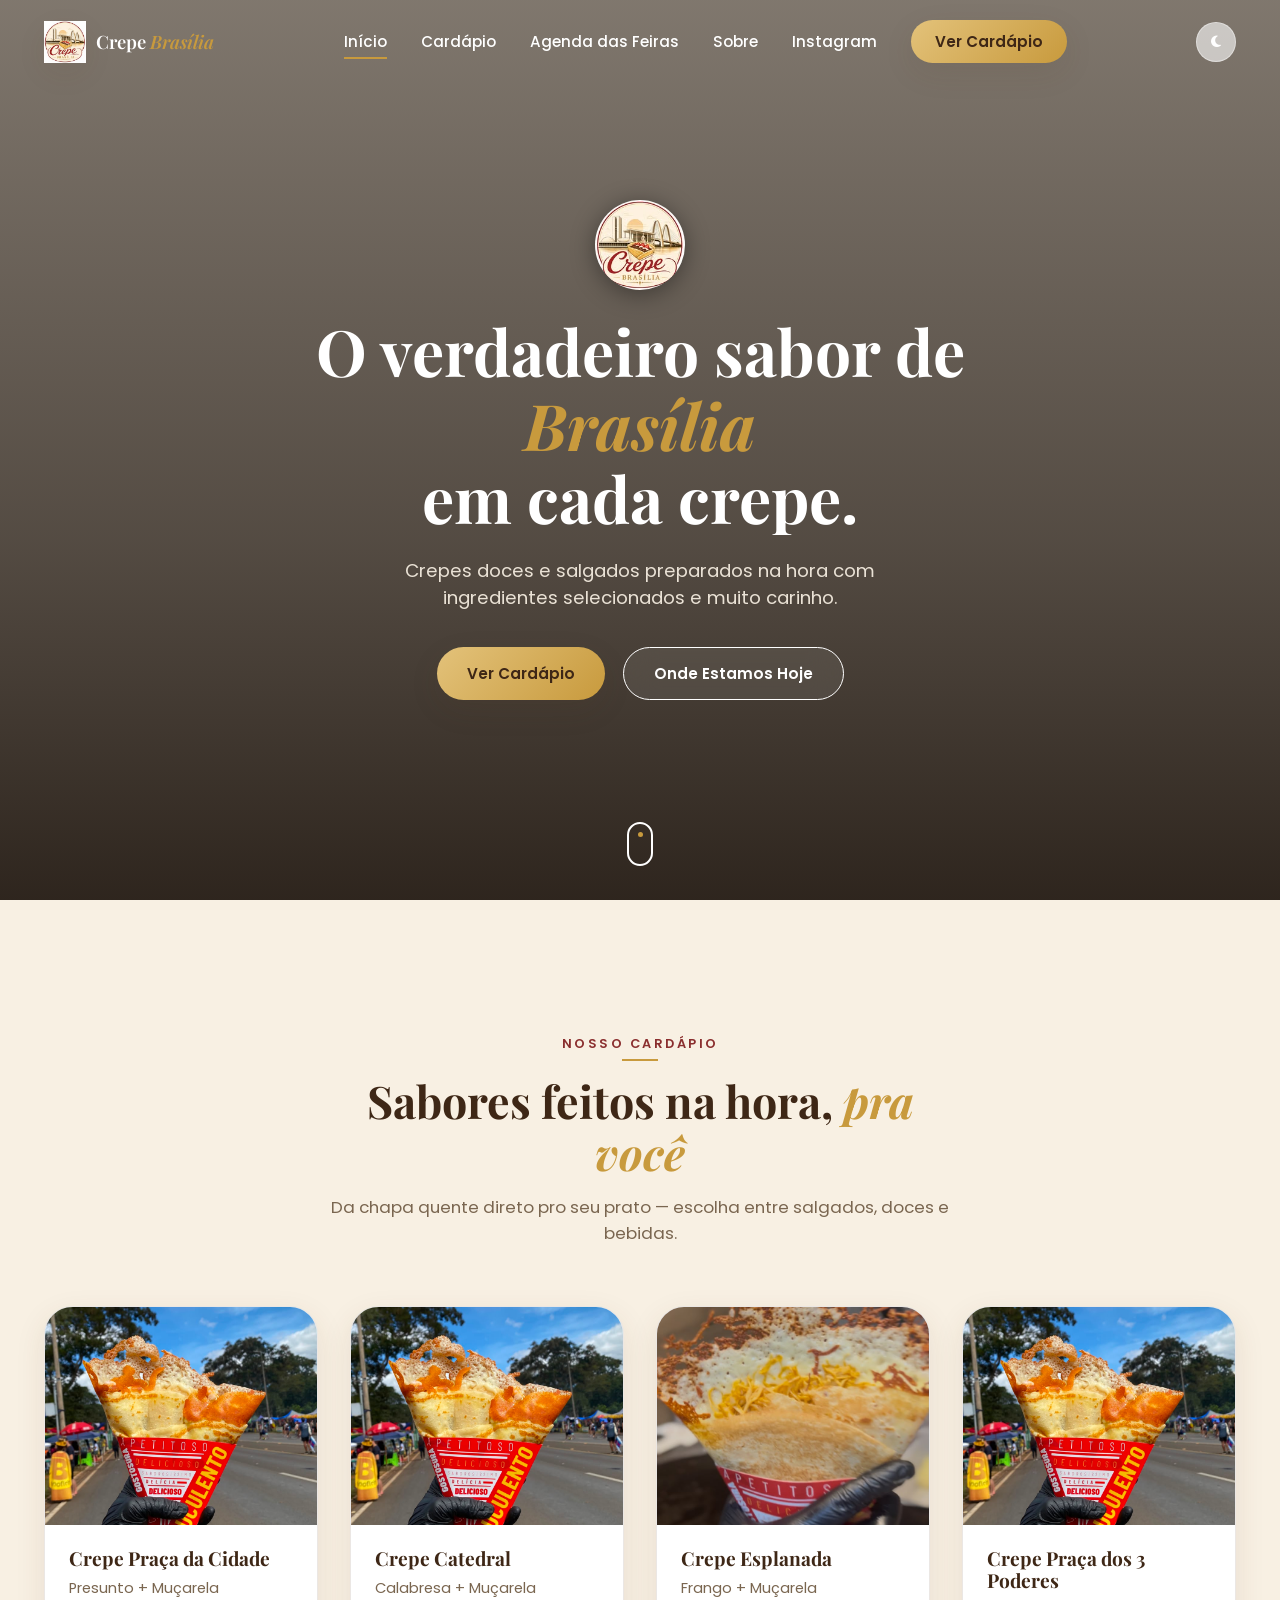
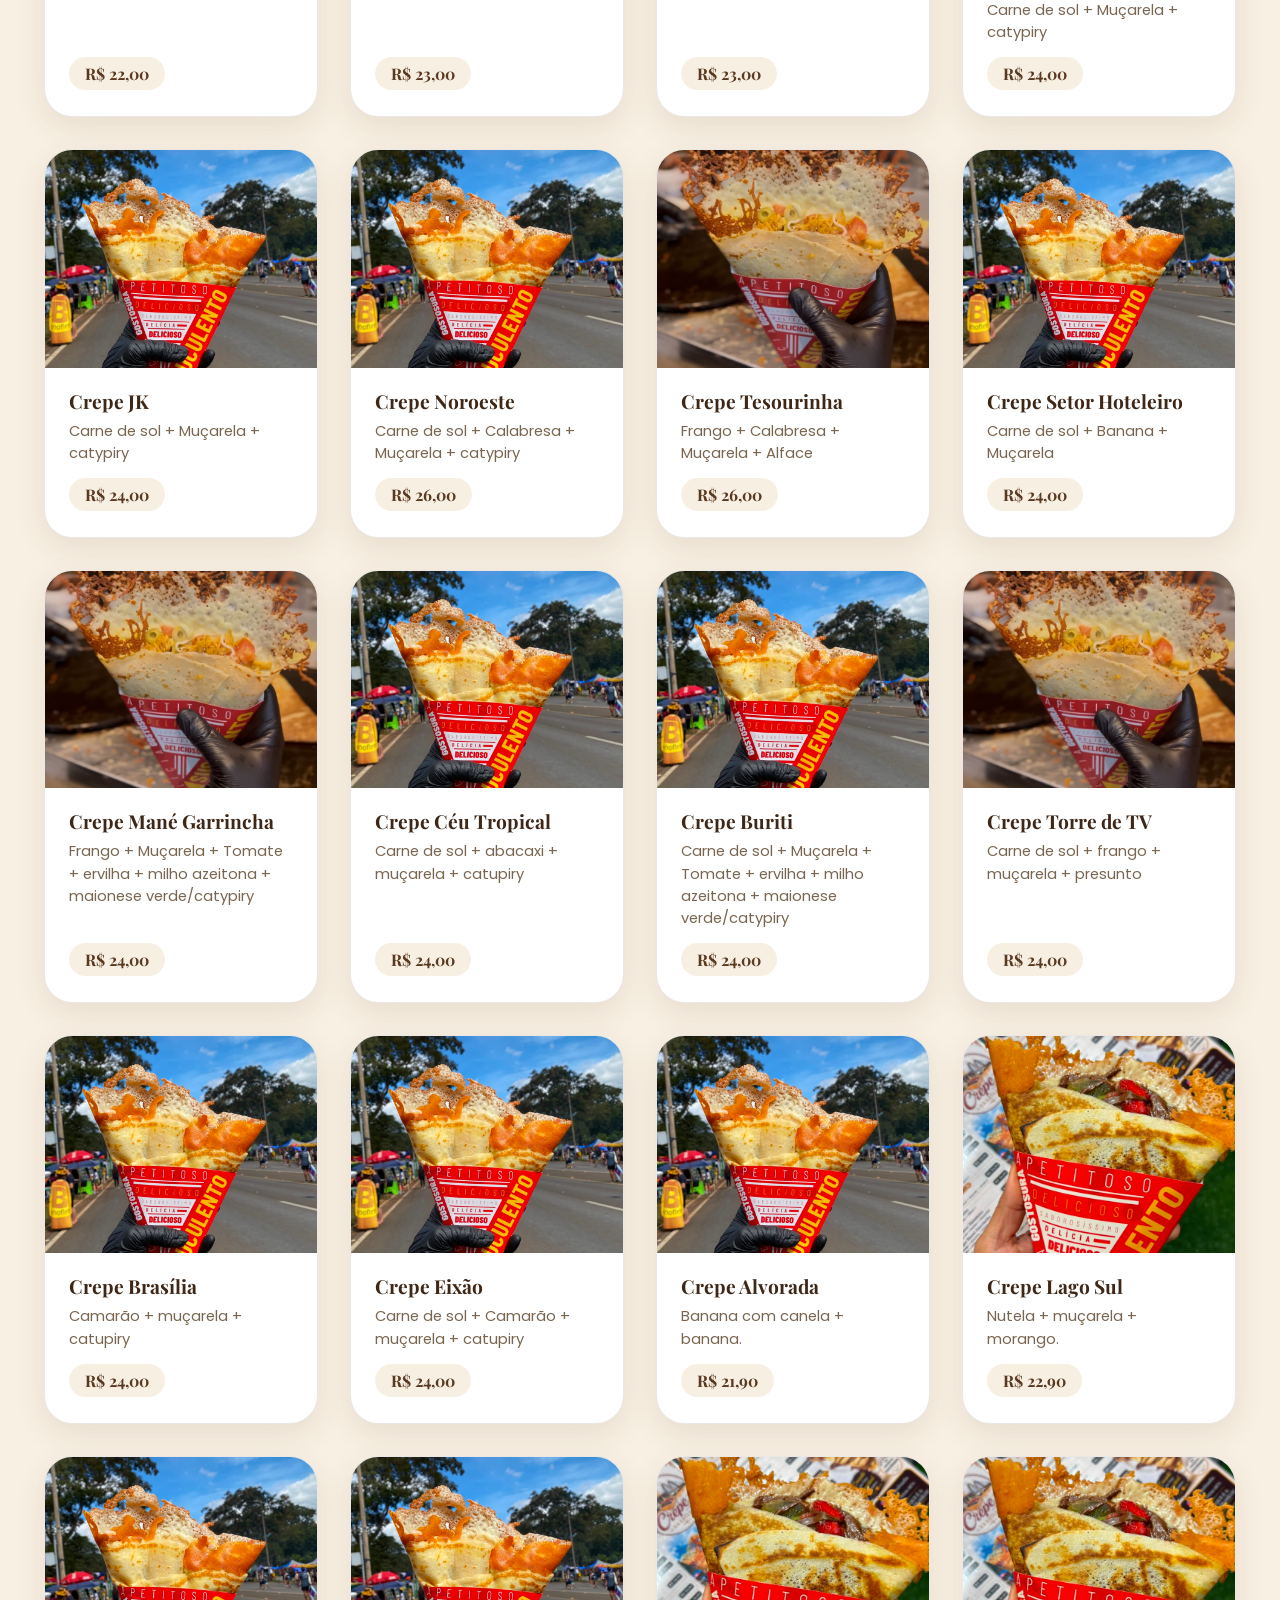
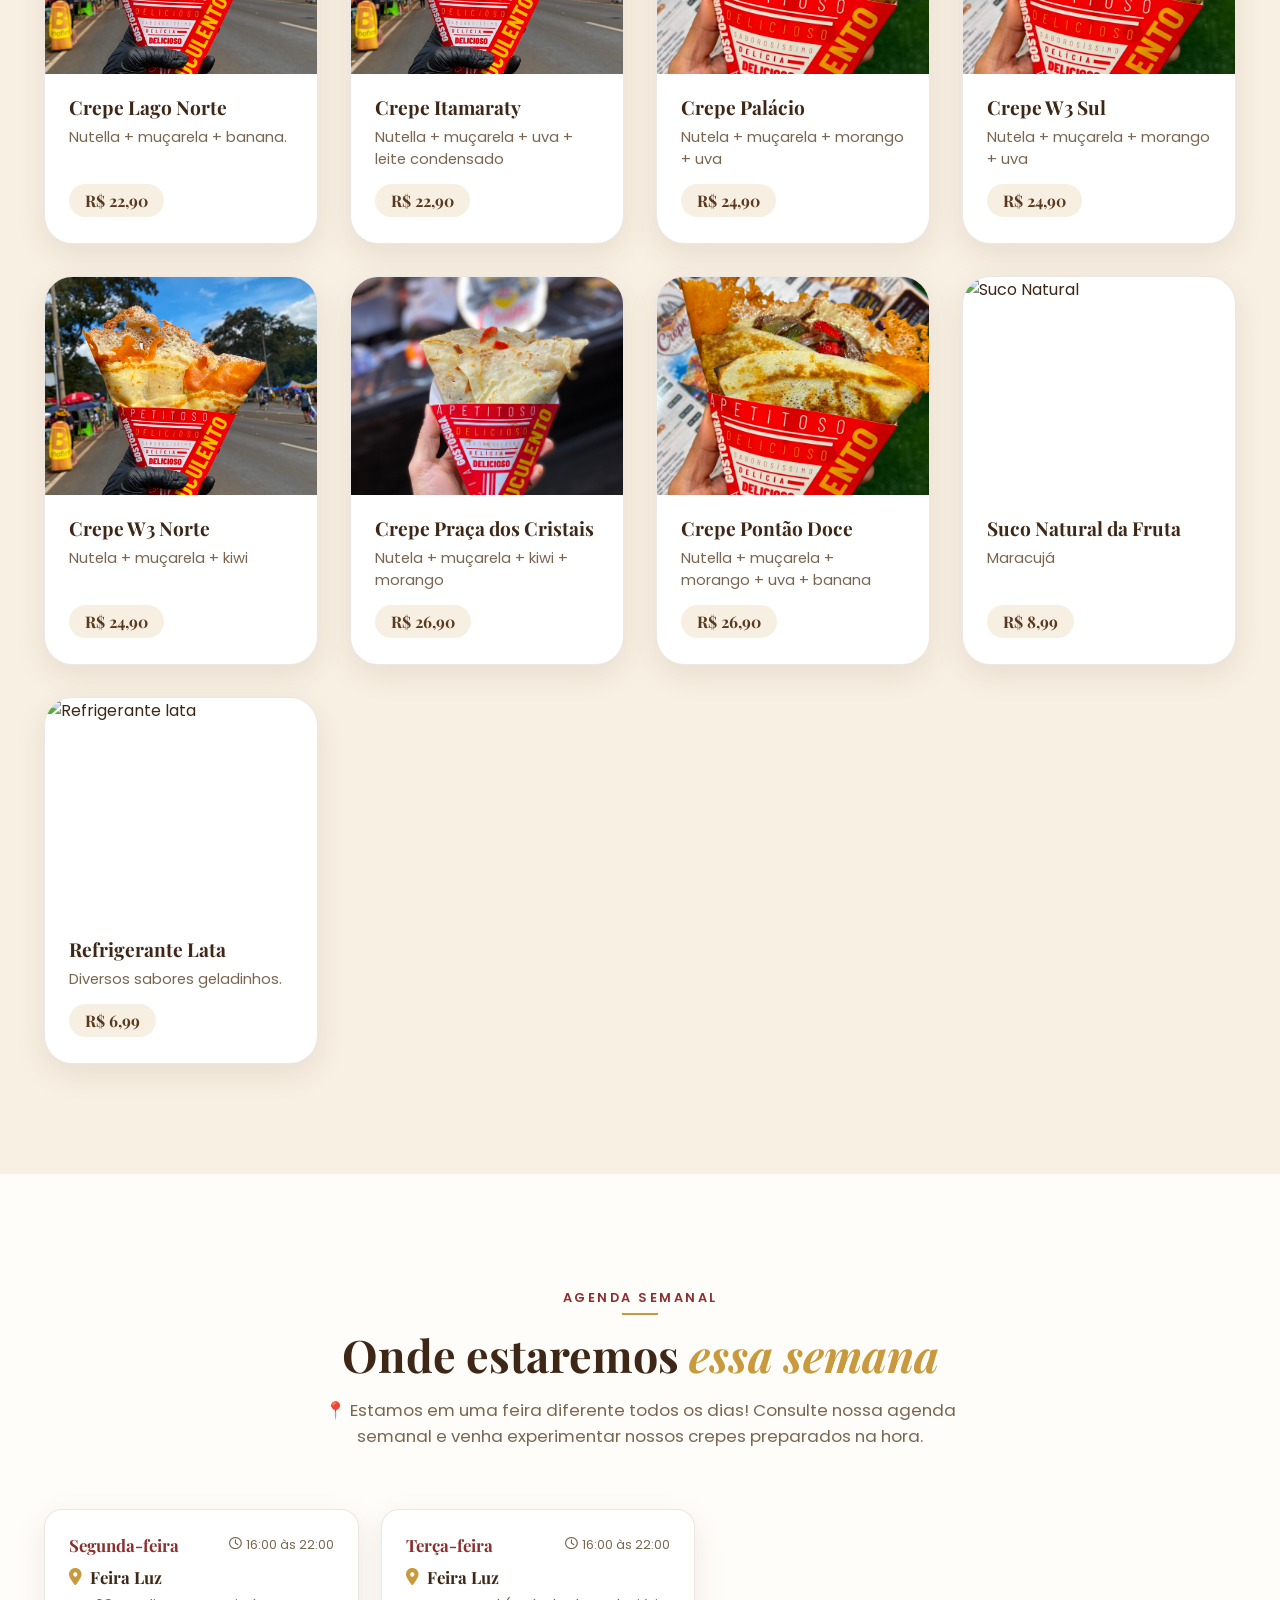
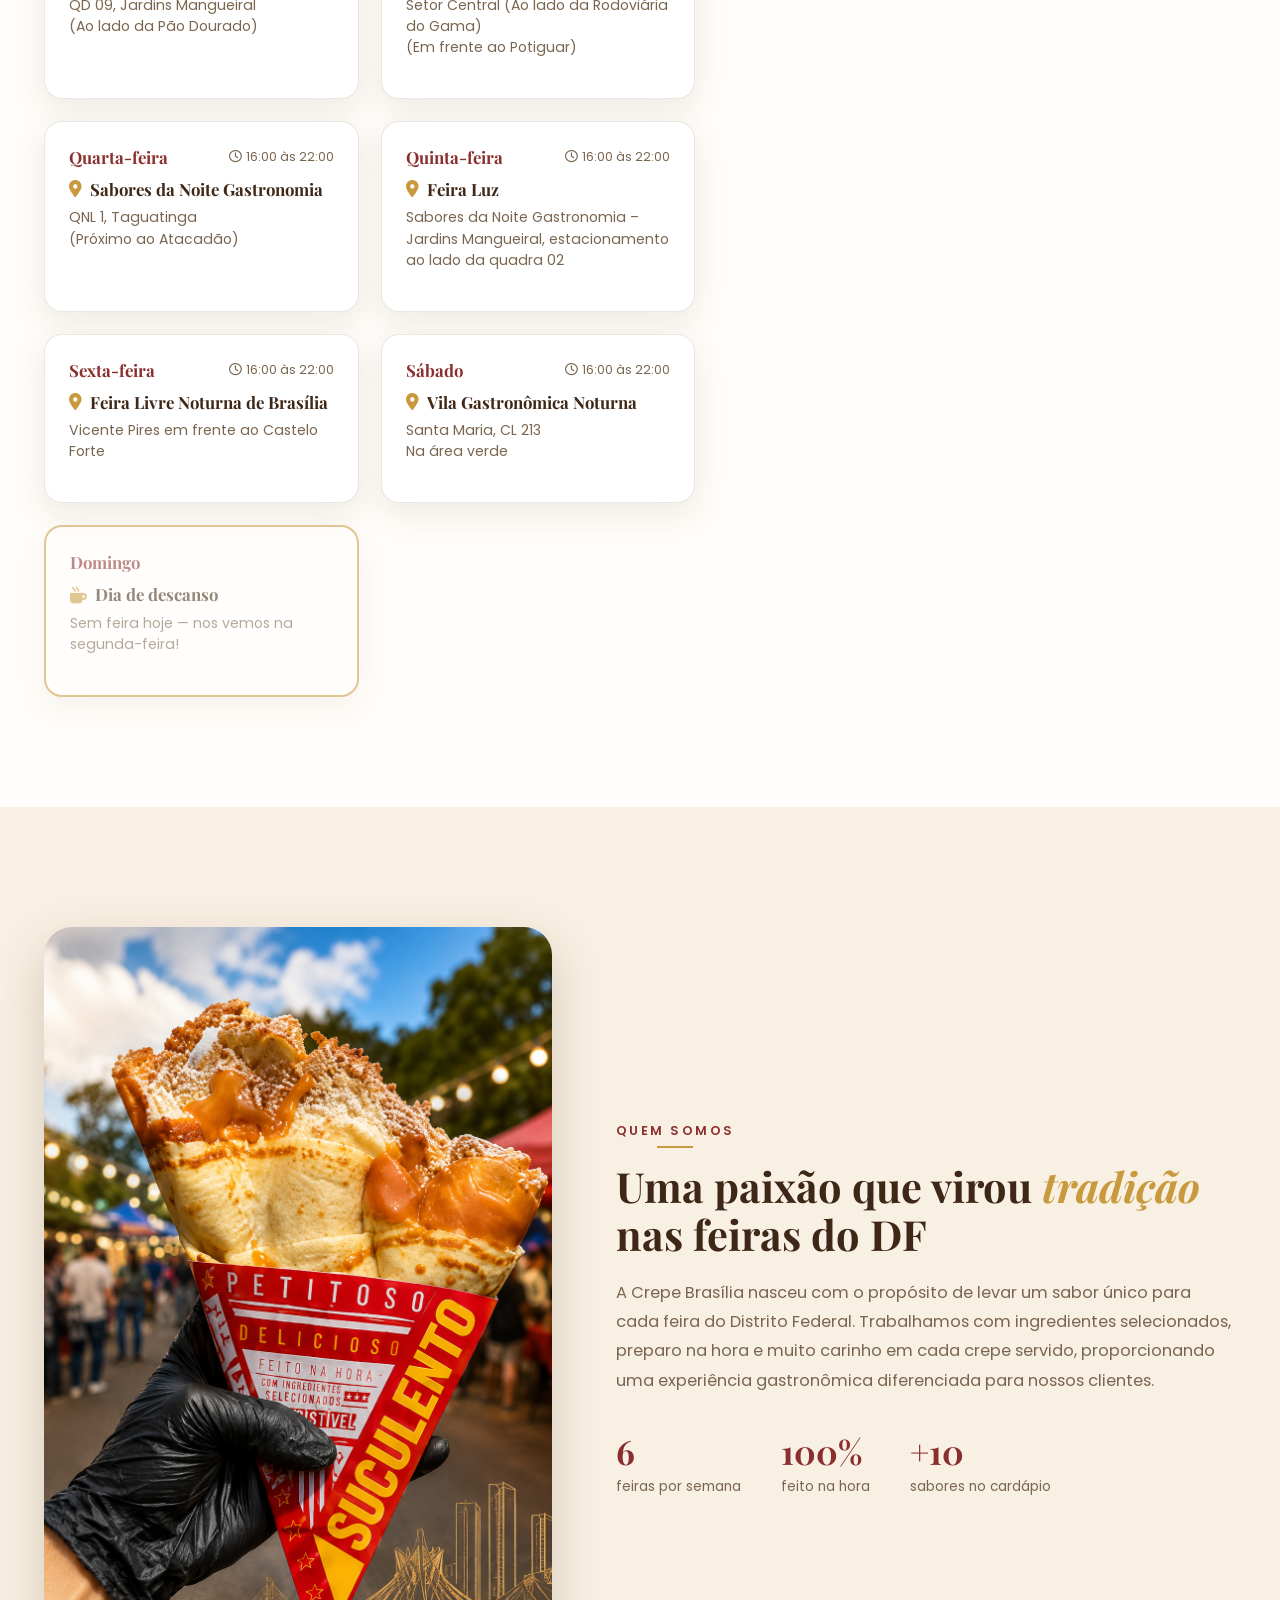
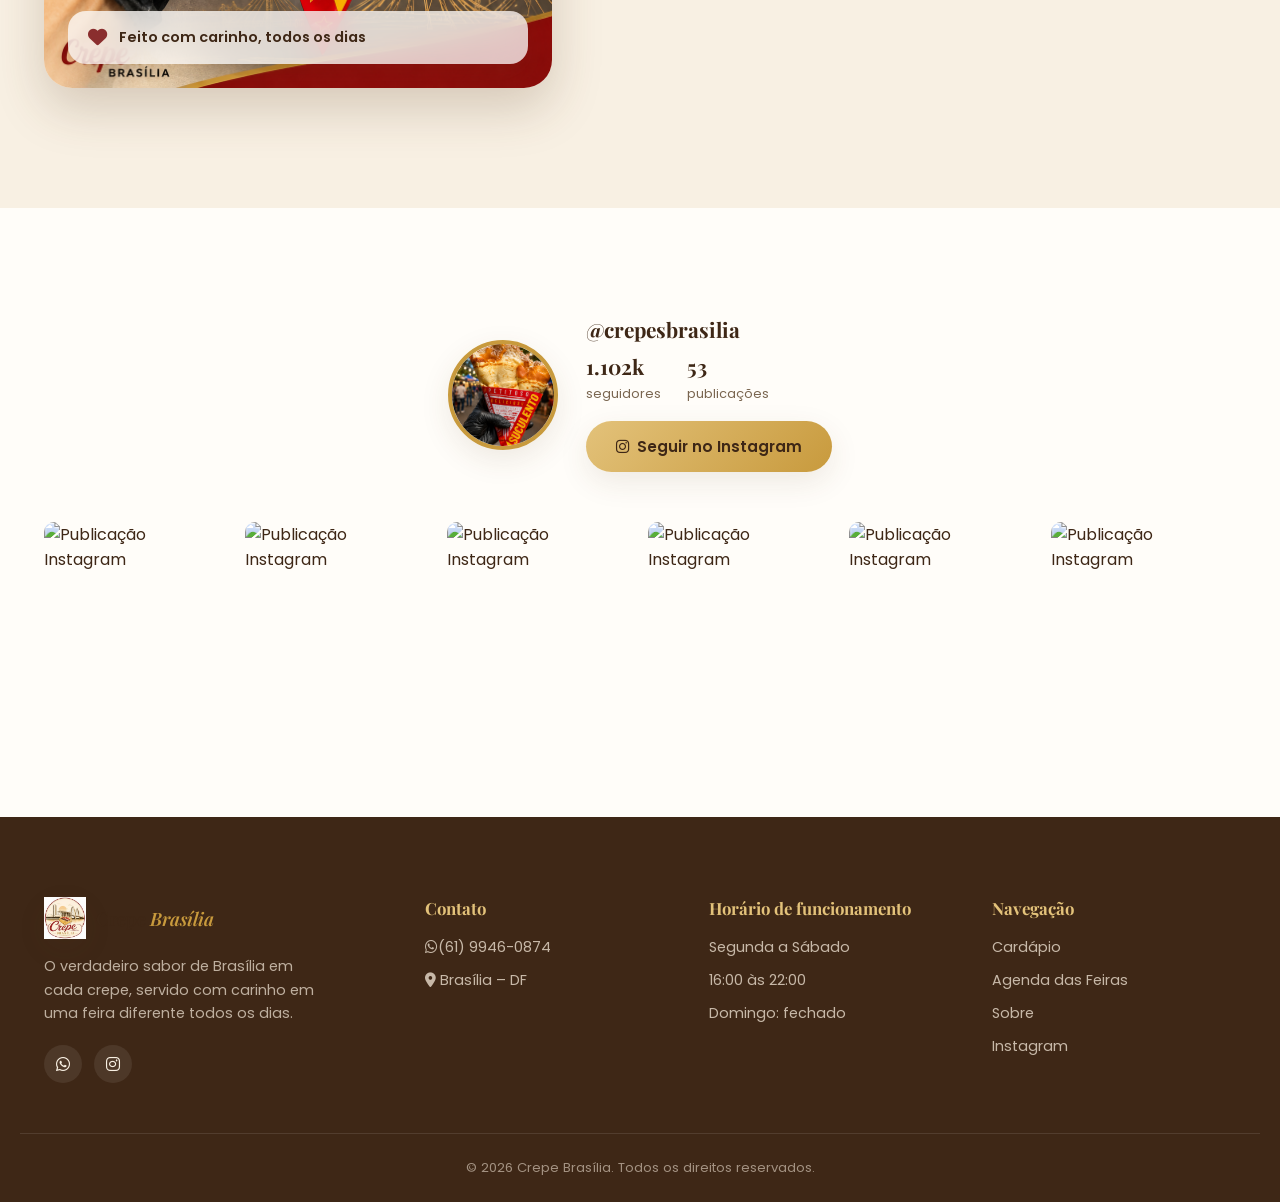
==== commit 2bff6b40: "s" ====
--- a/index.html
+++ b/index.html
@@ -108,44 +108,165 @@
 
       <article class="menu-card" data-category="salgado" data-aos="fade-up">
         <div class="menu-card-img">
-          <img src="https://placehold.co/500x400/5A3921/F8F0E3?text=Frango+%26+Catupiry" alt="Crepe Frango com Catupiry" loading="lazy">
-        </div>
-        <div class="menu-card-body">
-          <h3>Crepe Frango com Catupiry</h3>
-          <p>Frango desfiado, milho, catupiry e queijo.</p>
-          <span class="price">R$ 24,00</span>
+          <img src="img/classico.jpeg" alt="Crepe Frango com Catupiry" loading="lazy">
+        </div>
+        <div class="menu-card-body">
+          <h3>Crepe Praça da Cidade</h3>
+          <p>Presunto + Muçarela</p>
+          <span class="price">R$ 22,00</span>
         </div>
       </article>
 
       <article class="menu-card" data-category="salgado" data-aos="fade-up" data-aos-delay="80">
         <div class="menu-card-img">
-          <img src="https://placehold.co/500x400/5A3921/F8F0E3?text=Carne+Seca+Especial" alt="Crepe Carne Seca Especial" loading="lazy">
-        </div>
-        <div class="menu-card-body">
-          <h3>Crepe Carne Seca Especial</h3>
-          <p>Carne seca desfiada, queijo e requeijão.</p>
-          <span class="price">R$ 27,00</span>
-        </div>
-      </article>
-
-      <article class="menu-card" data-category="salgado" data-aos="fade-up" data-aos-delay="160">
-        <div class="menu-card-img">
-          <img src="https://placehold.co/500x400/5A3921/F8F0E3?text=Presunto+%26+Queijo" alt="Crepe Presunto e Queijo" loading="lazy">
-        </div>
-        <div class="menu-card-body">
-          <h3>Crepe Presunto e Queijo</h3>
-          <p>Presunto fatiado, queijo derretido e orégano.</p>
-          <span class="price">R$ 20,00</span>
+          <img src="img/classico.jpeg" alt="Crepe Carne Seca Especial" loading="lazy">
+        </div>
+        <div class="menu-card-body">
+          <h3>Crepe Catedral</h3>
+          <p>Calabresa + Muçarela</p>
+          <span class="price">R$ 23,00</span>
+        </div>
+      </article>
+
+      <article class="menu-card" data-category="salgado" data-aos="fade-up" data-aos-delay="160">
+        <div class="menu-card-img">
+          <img src="img/frango.jpeg" alt="Crepe Frango com Catupiry" loading="lazy">
+        </div>
+        <div class="menu-card-body">
+          <h3>Crepe Esplanada</h3>
+          <p>Frango + Muçarela</p>
+          <span class="price">R$ 23,00</span>
+        </div>
+      </article>
+
+<article class="menu-card" data-category="salgado" data-aos="fade-up" data-aos-delay="160">
+        <div class="menu-card-img">
+          <img src="img/classico.jpeg" alt="Crepe Presunto e Queijo" loading="lazy">
+        </div>
+        <div class="menu-card-body">
+          <h3>Crepe Praça dos 3 Poderes</h3>
+          <p>Carne de sol + Muçarela + catypiry</p>
+          <span class="price">R$ 24,00</span>
+        </div>
+      </article>
+
+      <article class="menu-card" data-category="salgado" data-aos="fade-up" data-aos-delay="160">
+        <div class="menu-card-img">
+          <img src="img/classico.jpeg" alt="Crepe Presunto e Queijo" loading="lazy">
+        </div>
+        <div class="menu-card-body">
+          <h3>Crepe JK</h3>
+          <p>Carne de sol + Muçarela + catypiry</p>
+          <span class="price">R$ 24,00</span>
+        </div>
+      </article>
+
+      <article class="menu-card" data-category="salgado" data-aos="fade-up" data-aos-delay="160">
+        <div class="menu-card-img">
+          <img src="img/classico.jpeg" alt="Crepe Presunto e Queijo" loading="lazy">
+        </div>
+        <div class="menu-card-body">
+          <h3>Crepe Noroeste</h3>
+          <p>Carne de sol + Calabresa + Muçarela + catypiry</p>
+          <span class="price">R$ 26,00</span>
+        </div>
+      </article>
+
+    <article class="menu-card" data-category="salgado" data-aos="fade-up" data-aos-delay="160">
+        <div class="menu-card-img">
+          <img src="img/Sal.jpeg" alt="Crepe Presunto e Queijo" loading="lazy">
+        </div>
+        <div class="menu-card-body">
+          <h3>Crepe Tesourinha</h3>
+          <p>Frango + Calabresa + Muçarela + Alface</p>
+          <span class="price">R$ 26,00</span>
+        </div>
+      </article>
+
+<article class="menu-card" data-category="salgado" data-aos="fade-up" data-aos-delay="160">
+        <div class="menu-card-img">
+          <img src="img/classico.jpeg" alt="Crepe Presunto e Queijo" loading="lazy">
+        </div>
+        <div class="menu-card-body">
+          <h3>Crepe Setor Hoteleiro</h3>
+          <p>Carne de sol + Banana + Muçarela </p>
+          <span class="price">R$ 24,00</span>
+        </div>
+      </article>
+
+      <article class="menu-card" data-category="salgado" data-aos="fade-up" data-aos-delay="160">
+        <div class="menu-card-img">
+          <img src="img/Sal.jpeg" alt="Crepe Presunto e Queijo" loading="lazy">
+        </div>
+        <div class="menu-card-body">
+          <h3>Crepe Mané Garrincha</h3>
+          <p>Frango + Muçarela + Tomate + ervilha + milho azeitona + maionese verde/catypiry</p>
+          <span class="price">R$ 24,00</span>
+        </div>
+      </article>
+
+      <article class="menu-card" data-category="salgado" data-aos="fade-up" data-aos-delay="160">
+        <div class="menu-card-img">
+          <img src="img/classico.jpeg" alt="Crepe Presunto e Queijo" loading="lazy">
+        </div>
+        <div class="menu-card-body">
+          <h3>Crepe Céu Tropical</h3>
+          <p>Carne de sol + abacaxi + muçarela + catupiry</p>
+          <span class="price">R$ 24,00</span>
+        </div>
+      </article>
+
+      <article class="menu-card" data-category="salgado" data-aos="fade-up" data-aos-delay="160">
+        <div class="menu-card-img">
+          <img src="img/classico.jpeg" alt="Crepe Presunto e Queijo" loading="lazy">
+        </div>
+        <div class="menu-card-body">
+          <h3>Crepe Buriti</h3>
+          <p>Carne de sol + Muçarela + Tomate + ervilha + milho azeitona + maionese verde/catypiry</p>
+          <span class="price">R$ 24,00</span>
+        </div>
+      </article>
+
+      <article class="menu-card" data-category="salgado" data-aos="fade-up" data-aos-delay="160">
+        <div class="menu-card-img">
+          <img src="img/Sal.jpeg" alt="Crepe Presunto e Queijo" loading="lazy">
+        </div>
+        <div class="menu-card-body">
+          <h3>Crepe Torre de TV</h3>
+          <p>Carne de sol + frango + muçarela + presunto</p>
+          <span class="price">R$ 24,00</span>
+        </div>
+      </article>
+
+      <article class="menu-card" data-category="salgado" data-aos="fade-up" data-aos-delay="160">
+        <div class="menu-card-img">
+          <img src="img/classico.jpeg" alt="Crepe Presunto e Queijo" loading="lazy">
+        </div>
+        <div class="menu-card-body">
+          <h3>Crepe Brasília</h3>
+          <p>Camarão + muçarela + catupiry</p>
+          <span class="price">R$ 24,00</span>
+        </div>
+      </article>
+
+      <article class="menu-card" data-category="salgado" data-aos="fade-up" data-aos-delay="160">
+        <div class="menu-card-img">
+          <img src="img/classico.jpeg" alt="Crepe Presunto e Queijo" loading="lazy">
+        </div>
+        <div class="menu-card-body">
+          <h3>Crepe Eixão</h3>
+          <p>Carne de sol + Camarão + muçarela + catupiry</p>
+          <span class="price">R$ 24,00</span>
         </div>
       </article>
 
       <article class="menu-card" data-category="doce" data-aos="fade-up">
         <div class="menu-card-img">
-          <img src="https://placehold.co/500x400/8A2E2E/F8F0E3?text=Chocolate+%26+Morango" alt="Crepe Chocolate com Morango" loading="lazy">
+          <img src="img/classico.jpeg" alt="Crepe Chocolate com Morango" loading="lazy">
         </div>
         <div class="menu-card-body">
           <h3>Crepe Alvorada</h3>
-          <p>Banana com canela + Banana.</p>
+          <p>Banana com canela + banana.</p>
           <span class="price">R$ 21,90</span>
         </div>
       </article>
@@ -153,11 +274,11 @@
       
       <article class="menu-card" data-category="doce" data-aos="fade-up">
         <div class="menu-card-img">
-          <img src="https://placehold.co/500x400/8A2E2E/F8F0E3?text=Lago+Sul" alt="Lago Sul" loading="lazy">
+          <img src="img/doce.jpeg" alt="Lago Sul" loading="lazy">
         </div>
         <div class="menu-card-body">
           <h3>Crepe Lago Sul</h3>
-          <p>Nutela + Muçarela + Morango.</p>
+          <p>Nutela + muçarela + morango.</p>
           <span class="price">R$ 22,90</span>
         </div>
       </article>
@@ -165,79 +286,78 @@
       
       <article class="menu-card" data-category="doce" data-aos="fade-up">
         <div class="menu-card-img">
-          <img src="https://placehold.co/500x400/8A2E2E/F8F0E3?text=Chocolate+%26+Morango" alt="Crepe Chocolate com Morango" loading="lazy">
+          <img src="img/classico.jpeg" alt="Crepe Lago Norte" loading="lazy">
         </div>
         <div class="menu-card-body">
           <h3>Crepe Lago Norte</h3>
-          <p>Nutela + Muçarela + Banana.</p>
+          <p>Nutella + muçarela + banana.</p>
           <span class="price">R$ 22,90</span>
         </div>
       </article>
 
-      
-      <article class="menu-card" data-category="doce" data-aos="fade-up">
-        <div class="menu-card-img">
-          <img src="https://placehold.co/500x400/8A2E2E/F8F0E3?text=Chocolate+%26+Morango" alt="Crepe Chocolate com Morango" loading="lazy">
+<article class="menu-card" data-category="doce" data-aos="fade-up">
+        <div class="menu-card-img">
+          <img src="img/classico.jpeg" alt="Crepe Chocolate com Morango" loading="lazy">
+        </div>
+        <div class="menu-card-body">
+          <h3>Crepe Itamaraty</h3>
+          <p>Nutella + muçarela + uva + leite condensado</p>
+          <span class="price">R$ 22,90</span>
+        </div>
+      </article>
+
+       <article class="menu-card" data-category="doce" data-aos="fade-up">
+        <div class="menu-card-img">
+          <img src="img/doce.jpeg" alt="Crepe Chocolate com Morango" loading="lazy">
         </div>
         <div class="menu-card-body">
           <h3>Crepe Palácio</h3>
-          <p>Nutela + Muçarela + Morango + Uva</p>
-          <span class="price">R$ 22,00</span>
-        </div>
-      </article>
-
-       <article class="menu-card" data-category="doce" data-aos="fade-up">
-        <div class="menu-card-img">
-          <img src="https://placehold.co/500x400/8A2E2E/F8F0E3?text=Chocolate+%26+Morango" alt="Crepe Chocolate com Morango" loading="lazy">
-        </div>
-        <div class="menu-card-body">
-          <h3>Crepe Palácio</h3>
-          <p>Nutela + Muçarela + Morango + Uva</p>
-          <span class="price">R$ 22,00</span>
-        </div>
-      </article>
-
-       <article class="menu-card" data-category="doce" data-aos="fade-up">
-        <div class="menu-card-img">
-          <img src="https://placehold.co/500x400/8A2E2E/F8F0E3?text=Chocolate+%26+Morango" alt="Crepe Chocolate com Morango" loading="lazy">
-        </div>
-        <div class="menu-card-body">
-          <h3>Crepe Palácio</h3>
-          <p>Nutela + Muçarela + Morango + Uva</p>
-          <span class="price">R$ 22,00</span>
-        </div>
-      </article>
-
-       <article class="menu-card" data-category="doce" data-aos="fade-up">
-        <div class="menu-card-img">
-          <img src="https://placehold.co/500x400/8A2E2E/F8F0E3?text=Chocolate+%26+Morango" alt="Crepe Chocolate com Morango" loading="lazy">
-        </div>
-        <div class="menu-card-body">
-          <h3>Crepe Palácio</h3>
-          <p>Nutela + Muçarela + Morango + Uva</p>
-          <span class="price">R$ 22,00</span>
+          <p>Nutela + muçarela + morango + uva</p>
+          <span class="price">R$ 24,90</span>
         </div>
       </article>
 
       <article class="menu-card" data-category="doce" data-aos="fade-up" data-aos-delay="80">
         <div class="menu-card-img">
-          <img src="https://placehold.co/500x400/8A2E2E/F8F0E3?text=Romeu+%26+Julieta" alt="Crepe Romeu e Julieta" loading="lazy">
-        </div>
-        <div class="menu-card-body">
-          <h3>Crepe Romeu e Julieta</h3>
-          <p>Queijo com goiabada cremosa.</p>
-          <span class="price">R$ 19,00</span>
+          <img src="img/doce.jpeg" alt="Crepe W3 Sul" loading="lazy">
+        </div>
+        <div class="menu-card-body">
+          <h3>Crepe W3 Sul</h3>
+          <p>Nutela + muçarela + morango + uva</p>
+          <span class="price">R$ 24,90</span>
+        </div>
+      </article>
+
+      <article class="menu-card" data-category="doce" data-aos="fade-up" data-aos-delay="80">
+        <div class="menu-card-img">
+          <img src="img/classico.jpeg" alt="Crepe W3 Norte" loading="lazy">
+        </div>
+        <div class="menu-card-body">
+          <h3>Crepe W3 Norte</h3>
+          <p>Nutela + muçarela + kiwi</p>
+          <span class="price">R$ 24,90</span>
+        </div>
+      </article>
+
+      <article class="menu-card" data-category="doce" data-aos="fade-up" data-aos-delay="80">
+        <div class="menu-card-img">
+          <img src="img/sem borda.jpeg" alt="Crepe Praça dos Cristais" loading="lazy">
+        </div>
+        <div class="menu-card-body">
+          <h3>Crepe Praça dos Cristais</h3>
+          <p>Nutela + muçarela + kiwi + morango </p>
+          <span class="price">R$ 26,90</span>
         </div>
       </article>
 
       <article class="menu-card" data-category="doce" data-aos="fade-up" data-aos-delay="160">
         <div class="menu-card-img">
-          <img src="https://placehold.co/500x400/8A2E2E/F8F0E3?text=Doce+de+Leite" alt="Crepe Doce de Leite com Nozes" loading="lazy">
-        </div>
-        <div class="menu-card-body">
-          <h3>Crepe Doce de Leite com Nozes</h3>
-          <p>Doce de leite cremoso, nozes crocantes e raspas de chocolate.</p>
-          <span class="price">R$ 23,00</span>
+          <img src="img/doce.jpeg" alt="Crepe Doce de Leite com Nozes" loading="lazy">
+        </div>
+        <div class="menu-card-body">
+          <h3>Crepe Pontão Doce</h3>
+          <p>Nutella + muçarela + morango + uva + banana</p>
+          <span class="price">R$ 26,90</span>
         </div>
       </article>
 
@@ -247,8 +367,8 @@
         </div>
         <div class="menu-card-body">
           <h3>Suco Natural da Fruta</h3>
-          <p>Escolha entre maracujá, morango ou abacaxi com hortelã.</p>
-          <span class="price">R$ 10,00</span>
+          <p>Maracujá</p>
+          <span class="price">R$ 8,99</span>
         </div>
       </article>
 
@@ -259,7 +379,7 @@
         <div class="menu-card-body">
           <h3>Refrigerante Lata</h3>
           <p>Diversos sabores geladinhos.</p>
-          <span class="price">R$ 7,00</span>
+          <span class="price">R$ 6,99</span>
         </div>
       </article>
 
@@ -288,7 +408,6 @@
           </div>
           <h3><i class="fa-solid fa-location-dot"></i> Feira Luz</h3>
           <p class="agenda-address">QD 09, Jardins Mangueiral<br>(Ao lado da Pão Dourado)</p>
-          <a href="#" class="btn btn-map" data-map-link="">Ver no Google Maps</a>
         </div>
 
         <div class="agenda-card" data-day="2" data-map="Feira Luz, Setor Central, Gama, Brasília" data-aos="fade-up" data-aos-delay="60">
@@ -299,7 +418,6 @@
           </div>
           <h3><i class="fa-solid fa-location-dot"></i> Feira Luz</h3>
           <p class="agenda-address">Setor Central (Ao lado da Rodoviária do Gama)<br>(Em frente ao Potiguar)</p>
-          <a href="#" class="btn btn-map" data-map-link="">Ver no Google Maps</a>
         </div>
 
         <div class="agenda-card" data-day="3" data-map="Sabores da Noite Gastronomia, QNL 1, Taguatinga, Brasília" data-aos="fade-up" data-aos-delay="120">
@@ -310,18 +428,16 @@
           </div>
           <h3><i class="fa-solid fa-location-dot"></i> Sabores da Noite Gastronomia</h3>
           <p class="agenda-address">QNL 1, Taguatinga<br>(Próximo ao Atacadão)</p>
-          <a href="#" class="btn btn-map" data-map-link="">Ver no Google Maps</a>
-        </div>
-
-        <div class="agenda-card" data-day="4" data-map="Sabores da Noite Gastronomia, Jardins Mangueiral, Brasília" data-aos="fade-up">
+        </div>
+
+        <div class="agenda-card" data-day="1" data-map="Feira Luz, QD 09, Jardins Mangueiral, Brasília" data-aos="fade-up">
           <span class="today-badge">Hoje</span>
           <div class="agenda-card-top">
             <span class="agenda-day">Quinta-feira</span>
             <span class="agenda-time"><i class="fa-regular fa-clock"></i> 16:00 às 22:00</span>
           </div>
-          <h3><i class="fa-solid fa-location-dot"></i> Sabores da Noite Gastronomia</h3>
-          <p class="agenda-address">Jardins Mangueiral<br>Estacionamento ao lado da Quadra 02</p>
-          <a href="#" class="btn btn-map" data-map-link="">Ver no Google Maps</a>
+          <h3><i class="fa-solid fa-location-dot"></i> Feira Luz</h3>
+          <p class="agenda-address">Sabores da Noite Gastronomia – Jardins Mangueiral, estacionamento ao lado da quadra 02<br></p>
         </div>
 
         <div class="agenda-card" data-day="5" data-map="Feira Livre Noturna de Brasília, Vicente Pires, Brasília" data-aos="fade-up" data-aos-delay="60">
@@ -331,8 +447,7 @@
             <span class="agenda-time"><i class="fa-regular fa-clock"></i> 16:00 às 22:00</span>
           </div>
           <h3><i class="fa-solid fa-location-dot"></i> Feira Livre Noturna de Brasília</h3>
-          <p class="agenda-address">Vicente Pires<br>Em frente ao Castelo Forte</p>
-          <a href="#" class="btn btn-map" data-map-link="">Ver no Google Maps</a>
+          <p class="agenda-address">Vicente Pires em frente ao Castelo Forte<br></p>
         </div>
 
         <div class="agenda-card" data-day="6" data-map="Vila Gastronomica Noturna, CL 213, Santa Maria, Brasília" data-aos="fade-up" data-aos-delay="120">
@@ -343,7 +458,6 @@
           </div>
           <h3><i class="fa-solid fa-location-dot"></i> Vila Gastronômica Noturna</h3>
           <p class="agenda-address">Santa Maria, CL 213<br>Na área verde</p>
-          <a href="#" class="btn btn-map" data-map-link="">Ver no Google Maps</a>
         </div>
 
         <div class="agenda-card agenda-card-off" data-day="0" data-aos="fade-up">
@@ -354,19 +468,6 @@
           <p class="agenda-address">Sem feira hoje — nos vemos na segunda-feira!</p>
         </div>
 
-      </div>
-
-      <div class="agenda-map" data-aos="fade-left">
-        <div class="map-frame">
-          <iframe id="mapFrame"
-            src="https://www.google.com/maps?q=Feira+Luz,+Jardins+Mangueiral,+Brasília&output=embed"
-            width="100%" height="100%" style="border:0;" allowfullscreen="" loading="lazy"
-            referrerpolicy="no-referrer-when-downgrade" title="Localização da feira selecionada">
-          </iframe>
-        </div>
-        <a href="https://www.google.com/maps" target="_blank" rel="noopener" class="btn btn-gold btn-directions">
-          <i class="fa-solid fa-diamond-turn-right"></i> Como Chegar
-        </a>
       </div>
 
     </div>
@@ -377,7 +478,7 @@
 <section id="sobre" class="about-section">
   <div class="container about-grid">
     <div class="about-image" data-aos="fade-right">
-      <img src="https://placehold.co/700x800/5A3921/F8F0E3?text=Equipe+Crepe+Brasília" alt="Equipe Crepe Brasília preparando crepes" loading="lazy">
+      <img src="img/Crepe.png" alt="Equipe Crepe Brasília preparando crepes" loading="lazy">
       <div class="about-badge">
         <i class="fa-solid fa-heart"></i>
         <span>Feito com carinho, todos os dias</span>
@@ -409,14 +510,14 @@
 <section id="instagram" class="instagram-section">
   <div class="container">
     <div class="insta-profile" data-aos="fade-up">
-      <img src="https://placehold.co/160x160/C89A3D/5A3921?text=CB" alt="Foto de perfil @crepesbrasilia" class="insta-avatar">
+      <img src="img/Crepe.png" alt="Foto de perfil @crepesbrasilia" class="insta-avatar">
       <div class="insta-info">
         <h3>@crepesbrasilia</h3>
         <div class="insta-stats">
-          <div><strong id="followerCount">4.2k</strong><span>seguidores</span></div>
-          <div><strong id="postCount">186</strong><span>publicações</span></div>
-        </div>
-        <a href="https://instagram.com/crepesbrasilia" target="_blank" rel="noopener" class="btn btn-gold">
+          <div><strong id="followerCount">1.102k</strong><span>seguidores</span></div>
+          <div><strong id="postCount">53</strong><span>publicações</span></div>
+        </div>
+        <a href="https://www.instagram.com/crepesbrasilia?utm_source=ig_web_button_share_sheet&igsh=ZDNlZDc0MzIxNw==" target="_blank" rel="noopener" class="btn btn-gold">
           <i class="fa-brands fa-instagram"></i> Seguir no Instagram
         </a>
       </div>
@@ -438,21 +539,19 @@
   <div class="container footer-grid">
     <div class="footer-brand">
       <a href="#hero" class="nav-logo">
-        <span class="logo-mark">CB</span>
+        <span class="logo-mark"><img src="img/Logo.jpg" alt=""></span>
         <span class="logo-text">Crepe <em>Brasília</em></span>
       </a>
       <p>O verdadeiro sabor de Brasília em cada crepe, servido com carinho em uma feira diferente todos os dias.</p>
       <div class="footer-socials">
-        <a href="https://wa.me/5561999999999" target="_blank" rel="noopener" aria-label="WhatsApp"><i class="fa-brands fa-whatsapp"></i></a>
+        <a href="https://wa.me/556199460874" target="_blank" rel="noopener" aria-label="WhatsApp"><i class="fa-brands fa-whatsapp"></i></a>
         <a href="https://instagram.com/crepesbrasilia" target="_blank" rel="noopener" aria-label="Instagram"><i class="fa-brands fa-instagram"></i></a>
-        <a href="#" aria-label="Facebook"><i class="fa-brands fa-facebook"></i></a>
       </div>
     </div>
 
     <div class="footer-col">
       <h4>Contato</h4>
-      <p><i class="fa-brands fa-whatsapp"></i> (61) 99999-9999</p>
-      <p><i class="fa-solid fa-envelope"></i> contato@crepebrasilia.com.br</p>
+      <p><i class="fa-brands fa-whatsapp"></i>(61) 9946-0874</p>
       <p><i class="fa-solid fa-location-dot"></i> Brasília – DF</p>
     </div>
 
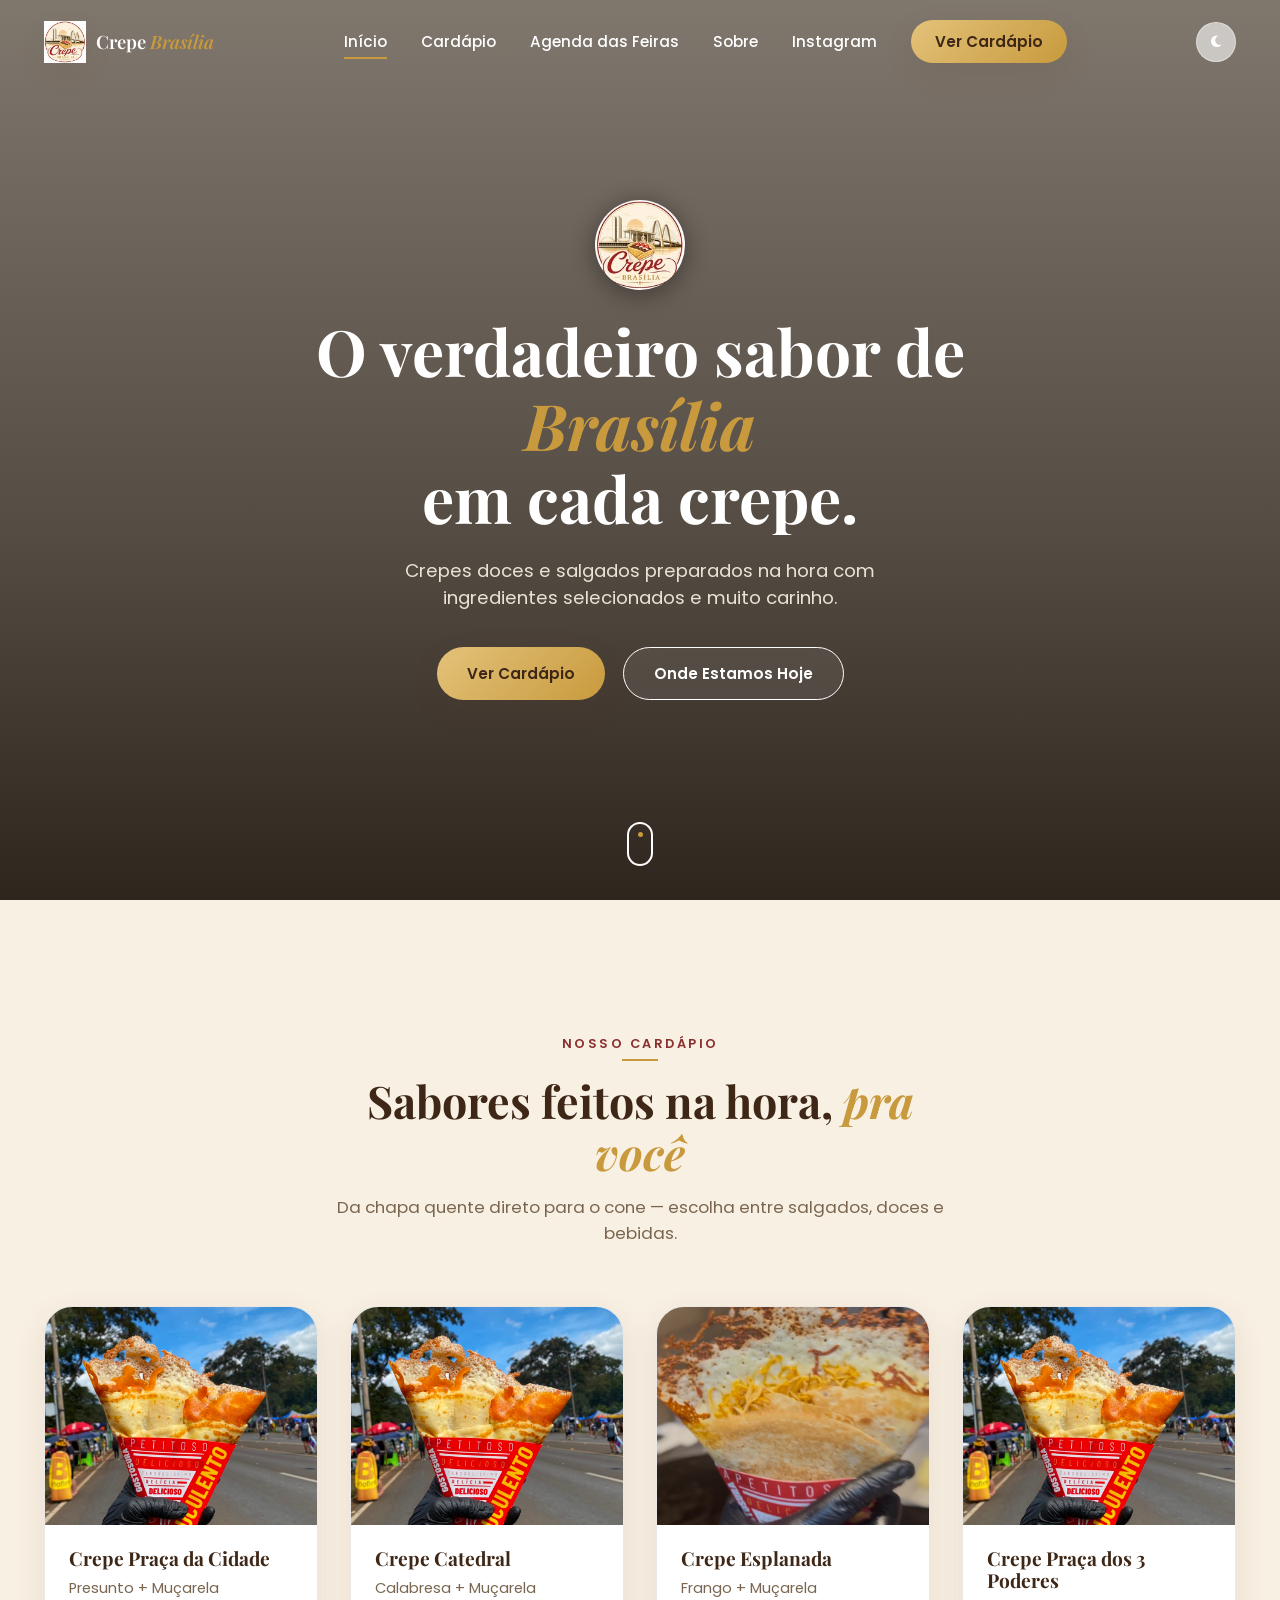
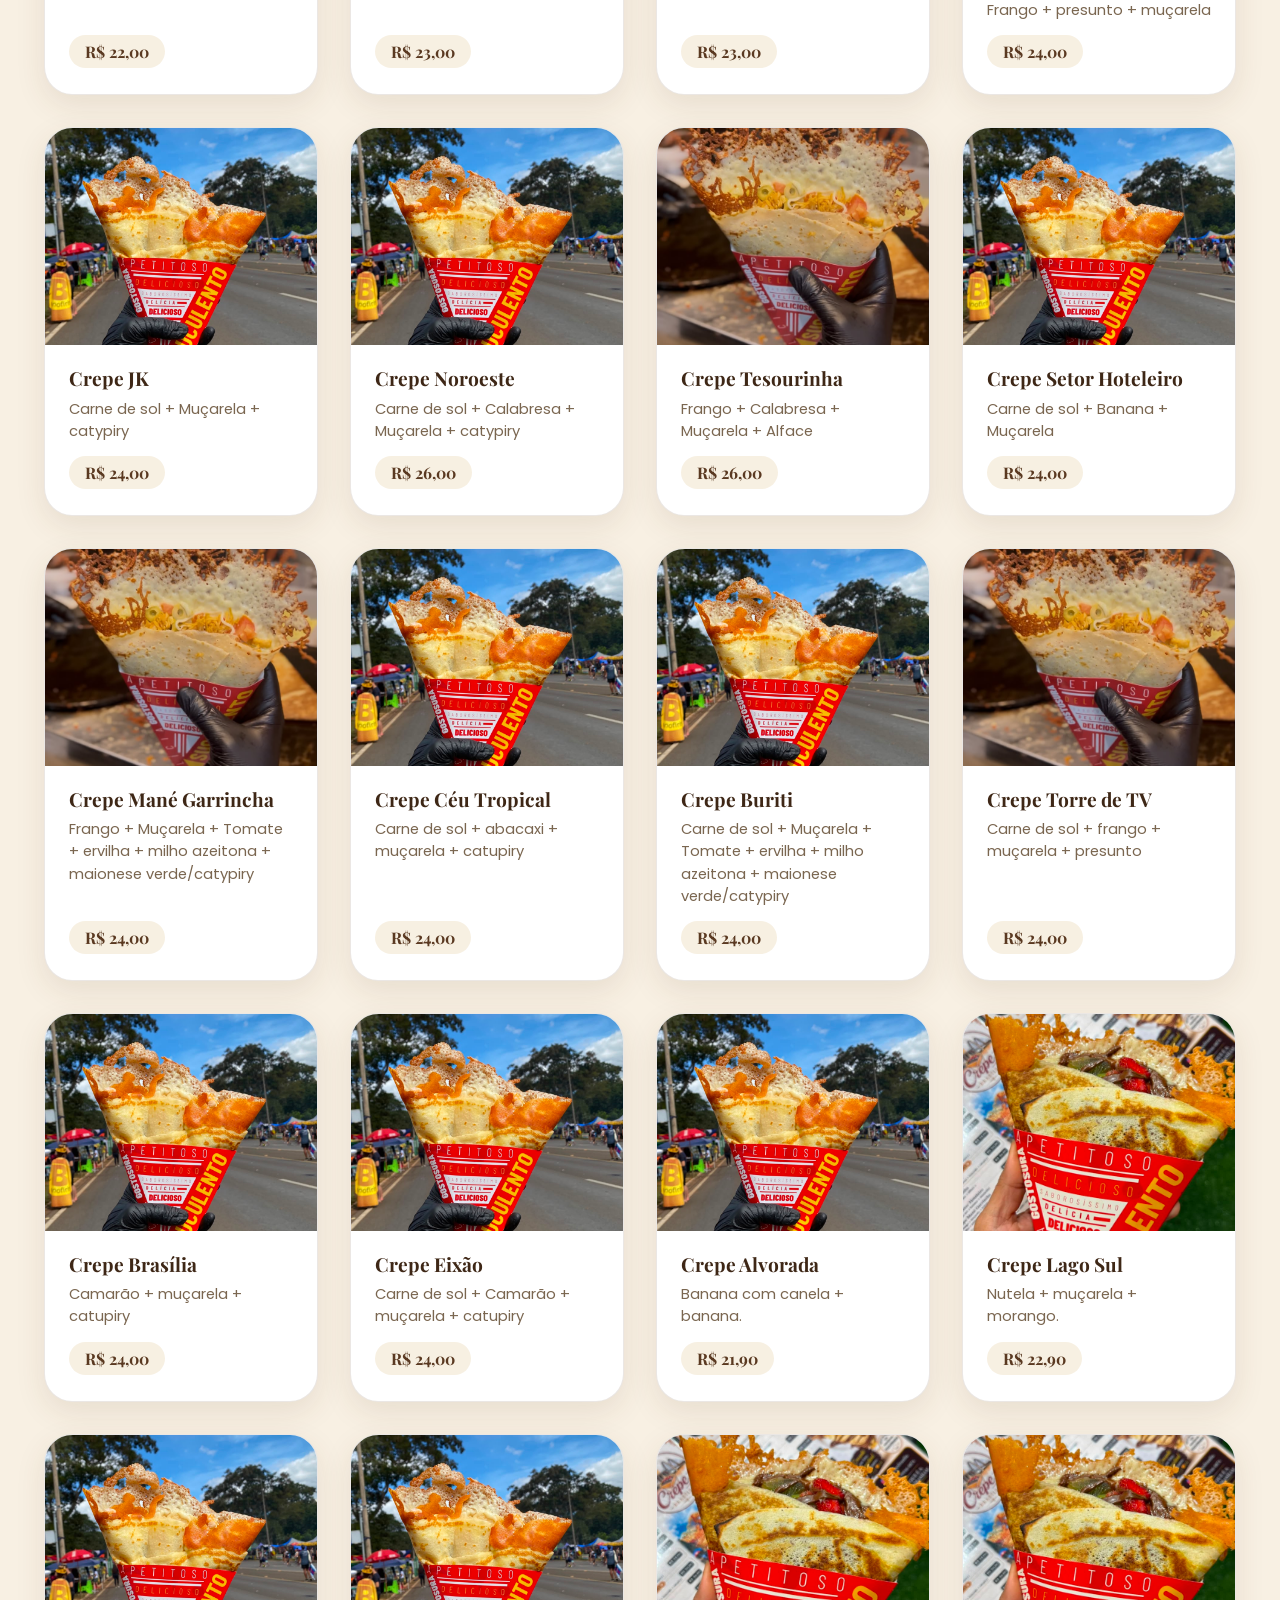
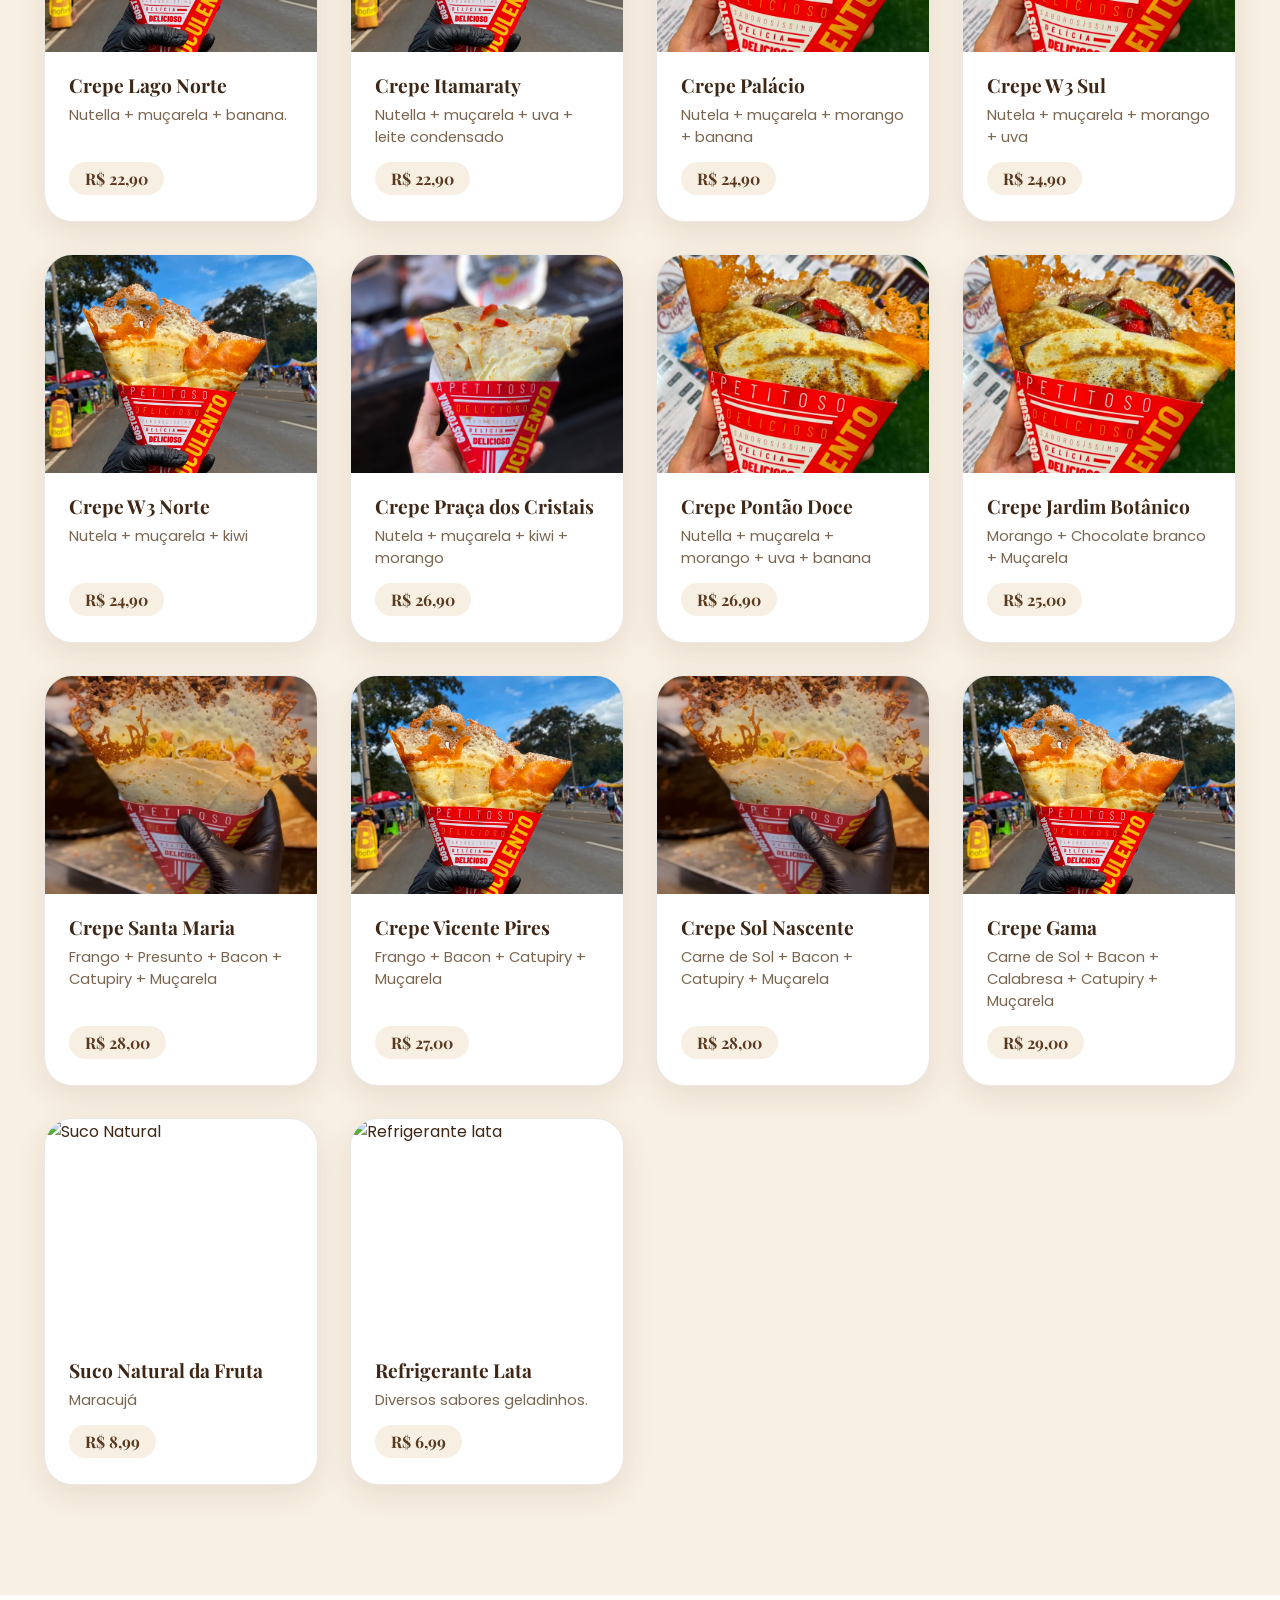
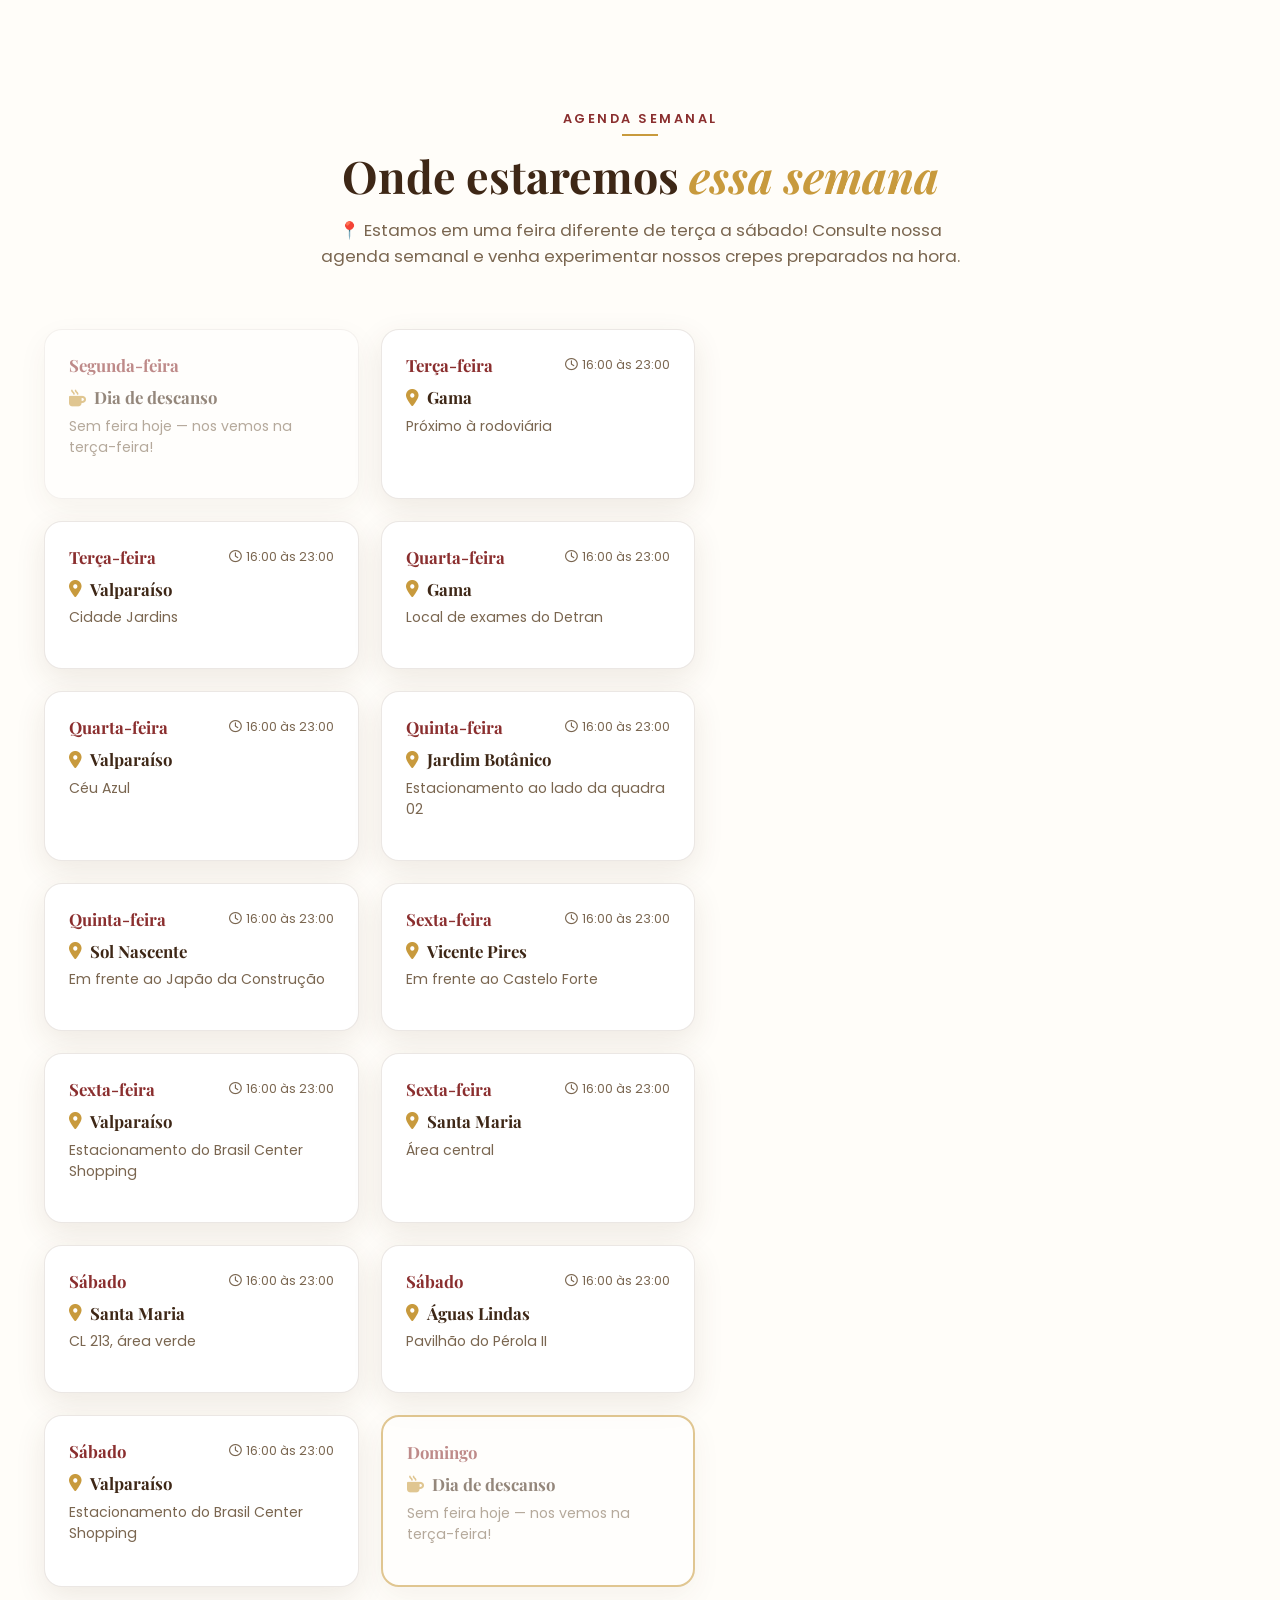
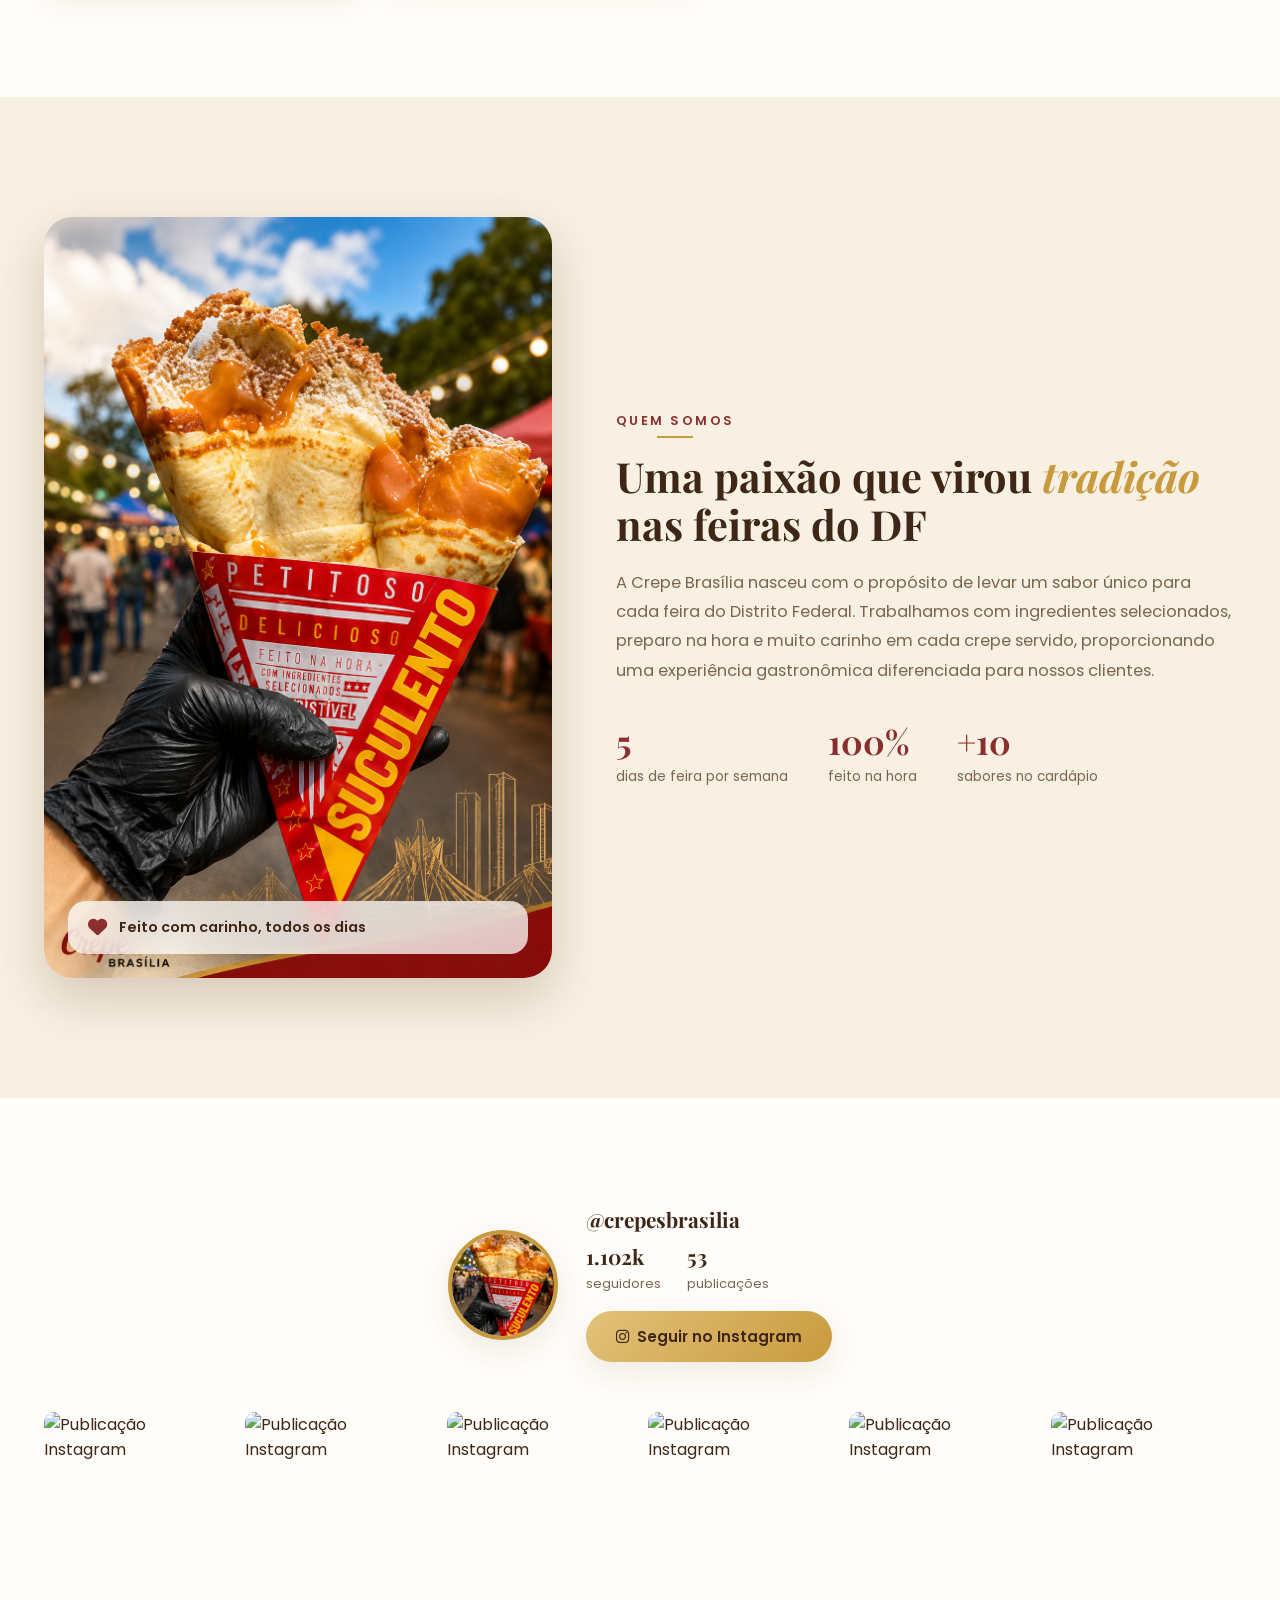
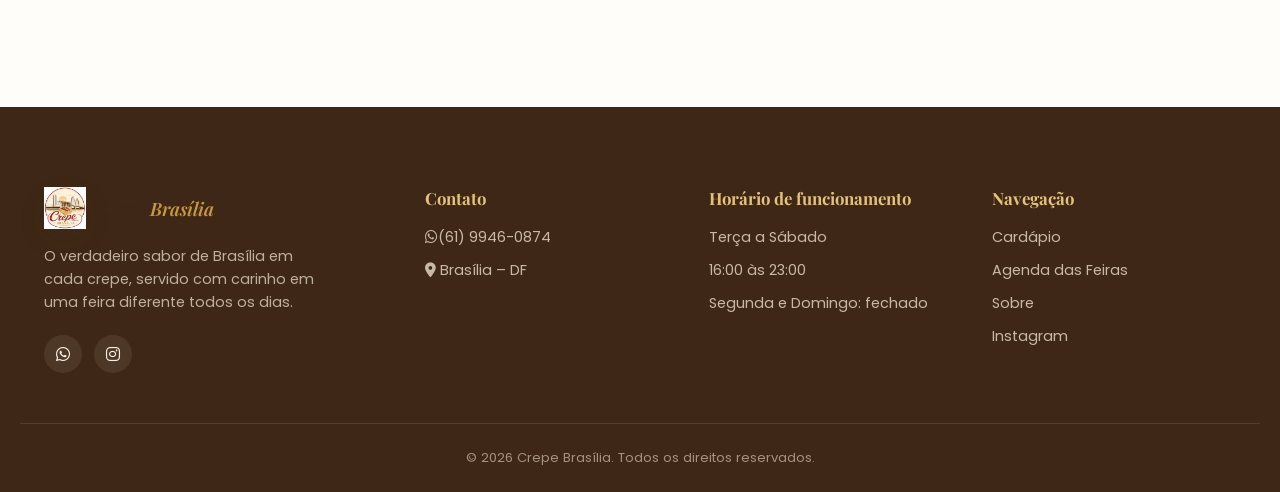
==== commit a70594cd: "Estrutura corrigida com index na raiz" ====
--- a/index.html
+++ b/index.html
@@ -100,7 +100,7 @@
     <div class="section-heading" data-aos="fade-up">
       <span class="eyebrow">Nosso cardápio</span>
       <h2>Sabores feitos na hora, <span class="text-gold">pra você</span></h2>
-      <p>Da chapa quente direto pro seu prato — escolha entre salgados, doces e bebidas.</p>
+      <p>Da chapa quente direto para o cone — escolha entre salgados, doces e bebidas.</p>
     </div>
 
 
@@ -145,7 +145,7 @@
         </div>
         <div class="menu-card-body">
           <h3>Crepe Praça dos 3 Poderes</h3>
-          <p>Carne de sol + Muçarela + catypiry</p>
+          <p>Frango + presunto + muçarela</p>
           <span class="price">R$ 24,00</span>
         </div>
       </article>
@@ -312,7 +312,7 @@
         </div>
         <div class="menu-card-body">
           <h3>Crepe Palácio</h3>
-          <p>Nutela + muçarela + morango + uva</p>
+          <p>Nutela + muçarela + morango + banana</p>
           <span class="price">R$ 24,90</span>
         </div>
       </article>
@@ -358,6 +358,62 @@
           <h3>Crepe Pontão Doce</h3>
           <p>Nutella + muçarela + morango + uva + banana</p>
           <span class="price">R$ 26,90</span>
+        </div>
+      </article>
+
+      <!-- Edição Especial - Entorno de Brasília -->
+      <article class="menu-card" data-category="doce" data-aos="fade-up">
+        <div class="menu-card-img">
+          <img src="img/doce.jpeg" alt="Crepe Jardim Botânico" loading="lazy">
+        </div>
+        <div class="menu-card-body">
+          <h3>Crepe Jardim Botânico</h3>
+          <p>Morango + Chocolate branco + Muçarela</p>
+          <span class="price">R$ 25,00</span>
+        </div>
+      </article>
+
+      <article class="menu-card" data-category="salgado" data-aos="fade-up" data-aos-delay="80">
+        <div class="menu-card-img">
+          <img src="img/Sal.jpeg" alt="Crepe Santa Maria" loading="lazy">
+        </div>
+        <div class="menu-card-body">
+          <h3>Crepe Santa Maria</h3>
+          <p>Frango + Presunto + Bacon + Catupiry + Muçarela</p>
+          <span class="price">R$ 28,00</span>
+        </div>
+      </article>
+
+      <article class="menu-card" data-category="salgado" data-aos="fade-up" data-aos-delay="80">
+        <div class="menu-card-img">
+          <img src="img/classico.jpeg" alt="Crepe Vicente Pires" loading="lazy">
+        </div>
+        <div class="menu-card-body">
+          <h3>Crepe Vicente Pires</h3>
+          <p>Frango + Bacon + Catupiry + Muçarela</p>
+          <span class="price">R$ 27,00</span>
+        </div>
+      </article>
+
+      <article class="menu-card" data-category="salgado" data-aos="fade-up" data-aos-delay="160">
+        <div class="menu-card-img">
+          <img src="img/Sal.jpeg" alt="Crepe Sol Nascente" loading="lazy">
+        </div>
+        <div class="menu-card-body">
+          <h3>Crepe Sol Nascente</h3>
+          <p>Carne de Sol + Bacon + Catupiry + Muçarela</p>
+          <span class="price">R$ 28,00</span>
+        </div>
+      </article>
+
+      <article class="menu-card" data-category="salgado" data-aos="fade-up" data-aos-delay="160">
+        <div class="menu-card-img">
+          <img src="img/classico.jpeg" alt="Crepe Gama" loading="lazy">
+        </div>
+        <div class="menu-card-body">
+          <h3>Crepe Gama</h3>
+          <p>Carne de Sol + Bacon + Calabresa + Catupiry + Muçarela</p>
+          <span class="price">R$ 29,00</span>
         </div>
       </article>
 
@@ -393,71 +449,139 @@
     <div class="section-heading" data-aos="fade-up">
       <span class="eyebrow">Agenda semanal</span>
       <h2>Onde estaremos <span class="text-gold">essa semana</span></h2>
-      <p>📍 Estamos em uma feira diferente todos os dias! Consulte nossa agenda semanal e venha experimentar nossos crepes preparados na hora.</p>
+      <p>📍 Estamos em uma feira diferente de terça a sábado! Consulte nossa agenda semanal e venha experimentar nossos crepes preparados na hora.</p>
     </div>
 
     <div class="agenda-layout">
 
       <div class="agenda-cards" id="agendaCards">
 
-        <div class="agenda-card" data-day="1" data-map="Feira Luz, QD 09, Jardins Mangueiral, Brasília" data-aos="fade-up">
-          <span class="today-badge">Hoje</span>
+        <div class="agenda-card agenda-card-off" data-day="1" data-aos="fade-up">
           <div class="agenda-card-top">
             <span class="agenda-day">Segunda-feira</span>
-            <span class="agenda-time"><i class="fa-regular fa-clock"></i> 16:00 às 22:00</span>
-          </div>
-          <h3><i class="fa-solid fa-location-dot"></i> Feira Luz</h3>
-          <p class="agenda-address">QD 09, Jardins Mangueiral<br>(Ao lado da Pão Dourado)</p>
-        </div>
-
-        <div class="agenda-card" data-day="2" data-map="Feira Luz, Setor Central, Gama, Brasília" data-aos="fade-up" data-aos-delay="60">
+          </div>
+          <h3><i class="fa-solid fa-mug-hot"></i> Dia de descanso</h3>
+          <p class="agenda-address">Sem feira hoje — nos vemos na terça-feira!</p>
+        </div>
+
+        <div class="agenda-card" data-day="2" data-map="Rodoviária do Gama, Brasília" data-aos="fade-up" data-aos-delay="60">
           <span class="today-badge">Hoje</span>
           <div class="agenda-card-top">
             <span class="agenda-day">Terça-feira</span>
-            <span class="agenda-time"><i class="fa-regular fa-clock"></i> 16:00 às 22:00</span>
-          </div>
-          <h3><i class="fa-solid fa-location-dot"></i> Feira Luz</h3>
-          <p class="agenda-address">Setor Central (Ao lado da Rodoviária do Gama)<br>(Em frente ao Potiguar)</p>
-        </div>
-
-        <div class="agenda-card" data-day="3" data-map="Sabores da Noite Gastronomia, QNL 1, Taguatinga, Brasília" data-aos="fade-up" data-aos-delay="120">
+            <span class="agenda-time"><i class="fa-regular fa-clock"></i> 16:00 às 23:00</span>
+          </div>
+          <h3><i class="fa-solid fa-location-dot"></i> Gama</h3>
+          <p class="agenda-address">Próximo à rodoviária</p>
+        </div>
+
+        <div class="agenda-card" data-day="2" data-map="Cidade Jardins, Valparaíso de Goiás" data-aos="fade-up" data-aos-delay="120">
+          <span class="today-badge">Hoje</span>
+          <div class="agenda-card-top">
+            <span class="agenda-day">Terça-feira</span>
+            <span class="agenda-time"><i class="fa-regular fa-clock"></i> 16:00 às 23:00</span>
+          </div>
+          <h3><i class="fa-solid fa-location-dot"></i> Valparaíso</h3>
+          <p class="agenda-address">Cidade Jardins</p>
+        </div>
+
+        <div class="agenda-card" data-day="3" data-map="Detran Gama, Brasília" data-aos="fade-up" data-aos-delay="60">
           <span class="today-badge">Hoje</span>
           <div class="agenda-card-top">
             <span class="agenda-day">Quarta-feira</span>
-            <span class="agenda-time"><i class="fa-regular fa-clock"></i> 16:00 às 22:00</span>
-          </div>
-          <h3><i class="fa-solid fa-location-dot"></i> Sabores da Noite Gastronomia</h3>
-          <p class="agenda-address">QNL 1, Taguatinga<br>(Próximo ao Atacadão)</p>
-        </div>
-
-        <div class="agenda-card" data-day="1" data-map="Feira Luz, QD 09, Jardins Mangueiral, Brasília" data-aos="fade-up">
+            <span class="agenda-time"><i class="fa-regular fa-clock"></i> 16:00 às 23:00</span>
+          </div>
+          <h3><i class="fa-solid fa-location-dot"></i> Gama</h3>
+          <p class="agenda-address">Local de exames do Detran</p>
+        </div>
+
+        <div class="agenda-card" data-day="3" data-map="Céu Azul, Valparaíso de Goiás" data-aos="fade-up" data-aos-delay="120">
+          <span class="today-badge">Hoje</span>
+          <div class="agenda-card-top">
+            <span class="agenda-day">Quarta-feira</span>
+            <span class="agenda-time"><i class="fa-regular fa-clock"></i> 16:00 às 23:00</span>
+          </div>
+          <h3><i class="fa-solid fa-location-dot"></i> Valparaíso</h3>
+          <p class="agenda-address">Céu Azul</p>
+        </div>
+
+        <div class="agenda-card" data-day="4" data-map="Jardim Botânico, quadra 02, Brasília" data-aos="fade-up" data-aos-delay="60">
           <span class="today-badge">Hoje</span>
           <div class="agenda-card-top">
             <span class="agenda-day">Quinta-feira</span>
-            <span class="agenda-time"><i class="fa-regular fa-clock"></i> 16:00 às 22:00</span>
-          </div>
-          <h3><i class="fa-solid fa-location-dot"></i> Feira Luz</h3>
-          <p class="agenda-address">Sabores da Noite Gastronomia – Jardins Mangueiral, estacionamento ao lado da quadra 02<br></p>
+            <span class="agenda-time"><i class="fa-regular fa-clock"></i> 16:00 às 23:00</span>
+          </div>
+          <h3><i class="fa-solid fa-location-dot"></i> Jardim Botânico</h3>
+          <p class="agenda-address">Estacionamento ao lado da quadra 02</p>
+        </div>
+
+        <div class="agenda-card" data-day="4" data-map="Sol Nascente, Ceilândia, Brasília" data-aos="fade-up" data-aos-delay="120">
+          <span class="today-badge">Hoje</span>
+          <div class="agenda-card-top">
+            <span class="agenda-day">Quinta-feira</span>
+            <span class="agenda-time"><i class="fa-regular fa-clock"></i> 16:00 às 23:00</span>
+          </div>
+          <h3><i class="fa-solid fa-location-dot"></i> Sol Nascente</h3>
+          <p class="agenda-address">Em frente ao Japão da Construção</p>
         </div>
 
         <div class="agenda-card" data-day="5" data-map="Feira Livre Noturna de Brasília, Vicente Pires, Brasília" data-aos="fade-up" data-aos-delay="60">
           <span class="today-badge">Hoje</span>
           <div class="agenda-card-top">
             <span class="agenda-day">Sexta-feira</span>
-            <span class="agenda-time"><i class="fa-regular fa-clock"></i> 16:00 às 22:00</span>
-          </div>
-          <h3><i class="fa-solid fa-location-dot"></i> Feira Livre Noturna de Brasília</h3>
-          <p class="agenda-address">Vicente Pires em frente ao Castelo Forte<br></p>
-        </div>
-
-        <div class="agenda-card" data-day="6" data-map="Vila Gastronomica Noturna, CL 213, Santa Maria, Brasília" data-aos="fade-up" data-aos-delay="120">
+            <span class="agenda-time"><i class="fa-regular fa-clock"></i> 16:00 às 23:00</span>
+          </div>
+          <h3><i class="fa-solid fa-location-dot"></i> Vicente Pires</h3>
+          <p class="agenda-address">Em frente ao Castelo Forte</p>
+        </div>
+
+        <div class="agenda-card" data-day="5" data-map="Brasil Center Shopping, Valparaíso de Goiás" data-aos="fade-up" data-aos-delay="120">
+          <span class="today-badge">Hoje</span>
+          <div class="agenda-card-top">
+            <span class="agenda-day">Sexta-feira</span>
+            <span class="agenda-time"><i class="fa-regular fa-clock"></i> 16:00 às 23:00</span>
+          </div>
+          <h3><i class="fa-solid fa-location-dot"></i> Valparaíso</h3>
+          <p class="agenda-address">Estacionamento do Brasil Center Shopping</p>
+        </div>
+
+        <div class="agenda-card" data-day="5" data-map="Santa Maria, Brasília" data-aos="fade-up" data-aos-delay="180">
+          <span class="today-badge">Hoje</span>
+          <div class="agenda-card-top">
+            <span class="agenda-day">Sexta-feira</span>
+            <span class="agenda-time"><i class="fa-regular fa-clock"></i> 16:00 às 23:00</span>
+          </div>
+          <h3><i class="fa-solid fa-location-dot"></i> Santa Maria</h3>
+          <p class="agenda-address">Área central</p>
+        </div>
+
+        <div class="agenda-card" data-day="6" data-map="Vila Gastronomica Noturna, CL 213, Santa Maria, Brasília" data-aos="fade-up" data-aos-delay="60">
           <span class="today-badge">Hoje</span>
           <div class="agenda-card-top">
             <span class="agenda-day">Sábado</span>
-            <span class="agenda-time"><i class="fa-regular fa-clock"></i> 16:00 às 22:00</span>
-          </div>
-          <h3><i class="fa-solid fa-location-dot"></i> Vila Gastronômica Noturna</h3>
-          <p class="agenda-address">Santa Maria, CL 213<br>Na área verde</p>
+            <span class="agenda-time"><i class="fa-regular fa-clock"></i> 16:00 às 23:00</span>
+          </div>
+          <h3><i class="fa-solid fa-location-dot"></i> Santa Maria</h3>
+          <p class="agenda-address">CL 213, área verde</p>
+        </div>
+
+        <div class="agenda-card" data-day="6" data-map="Pavilhão Pérola II, Águas Lindas de Goiás" data-aos="fade-up" data-aos-delay="120">
+          <span class="today-badge">Hoje</span>
+          <div class="agenda-card-top">
+            <span class="agenda-day">Sábado</span>
+            <span class="agenda-time"><i class="fa-regular fa-clock"></i> 16:00 às 23:00</span>
+          </div>
+          <h3><i class="fa-solid fa-location-dot"></i> Águas Lindas</h3>
+          <p class="agenda-address">Pavilhão do Pérola II</p>
+        </div>
+
+        <div class="agenda-card" data-day="6" data-map="Brasil Center Shopping, Valparaíso de Goiás" data-aos="fade-up" data-aos-delay="180">
+          <span class="today-badge">Hoje</span>
+          <div class="agenda-card-top">
+            <span class="agenda-day">Sábado</span>
+            <span class="agenda-time"><i class="fa-regular fa-clock"></i> 16:00 às 23:00</span>
+          </div>
+          <h3><i class="fa-solid fa-location-dot"></i> Valparaíso</h3>
+          <p class="agenda-address">Estacionamento do Brasil Center Shopping</p>
         </div>
 
         <div class="agenda-card agenda-card-off" data-day="0" data-aos="fade-up">
@@ -465,7 +589,7 @@
             <span class="agenda-day">Domingo</span>
           </div>
           <h3><i class="fa-solid fa-mug-hot"></i> Dia de descanso</h3>
-          <p class="agenda-address">Sem feira hoje — nos vemos na segunda-feira!</p>
+          <p class="agenda-address">Sem feira hoje — nos vemos na terça-feira!</p>
         </div>
 
       </div>
@@ -490,8 +614,8 @@
       <p>A Crepe Brasília nasceu com o propósito de levar um sabor único para cada feira do Distrito Federal. Trabalhamos com ingredientes selecionados, preparo na hora e muito carinho em cada crepe servido, proporcionando uma experiência gastronômica diferenciada para nossos clientes.</p>
       <div class="about-stats">
         <div class="stat">
-          <strong>6</strong>
-          <span>feiras por semana</span>
+          <strong>5</strong>
+          <span>dias de feira por semana</span>
         </div>
         <div class="stat">
           <strong>100%</strong>
@@ -557,9 +681,9 @@
 
     <div class="footer-col">
       <h4>Horário de funcionamento</h4>
-      <p>Segunda a Sábado</p>
-      <p>16:00 às 22:00</p>
-      <p>Domingo: fechado</p>
+      <p>Terça a Sábado</p>
+      <p>16:00 às 23:00</p>
+      <p>Segunda e Domingo: fechado</p>
     </div>
 
     <div class="footer-col">
